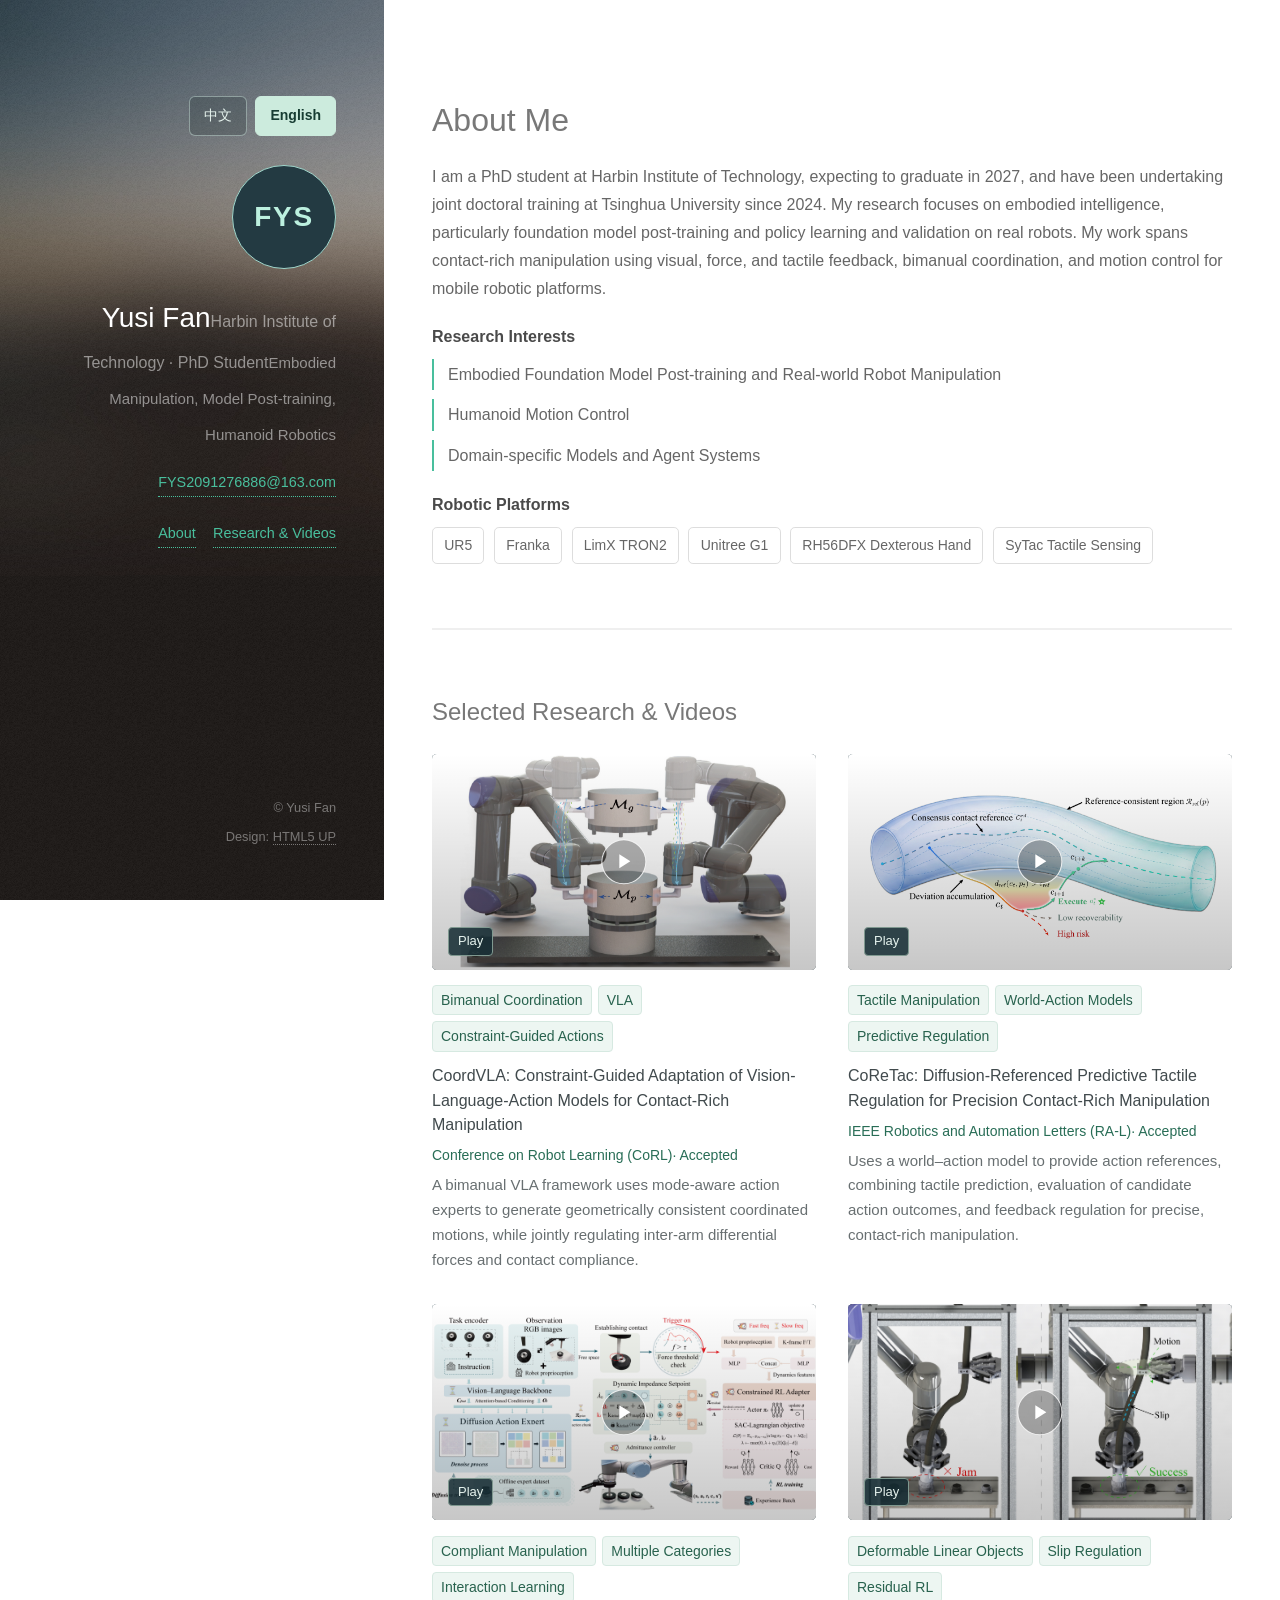
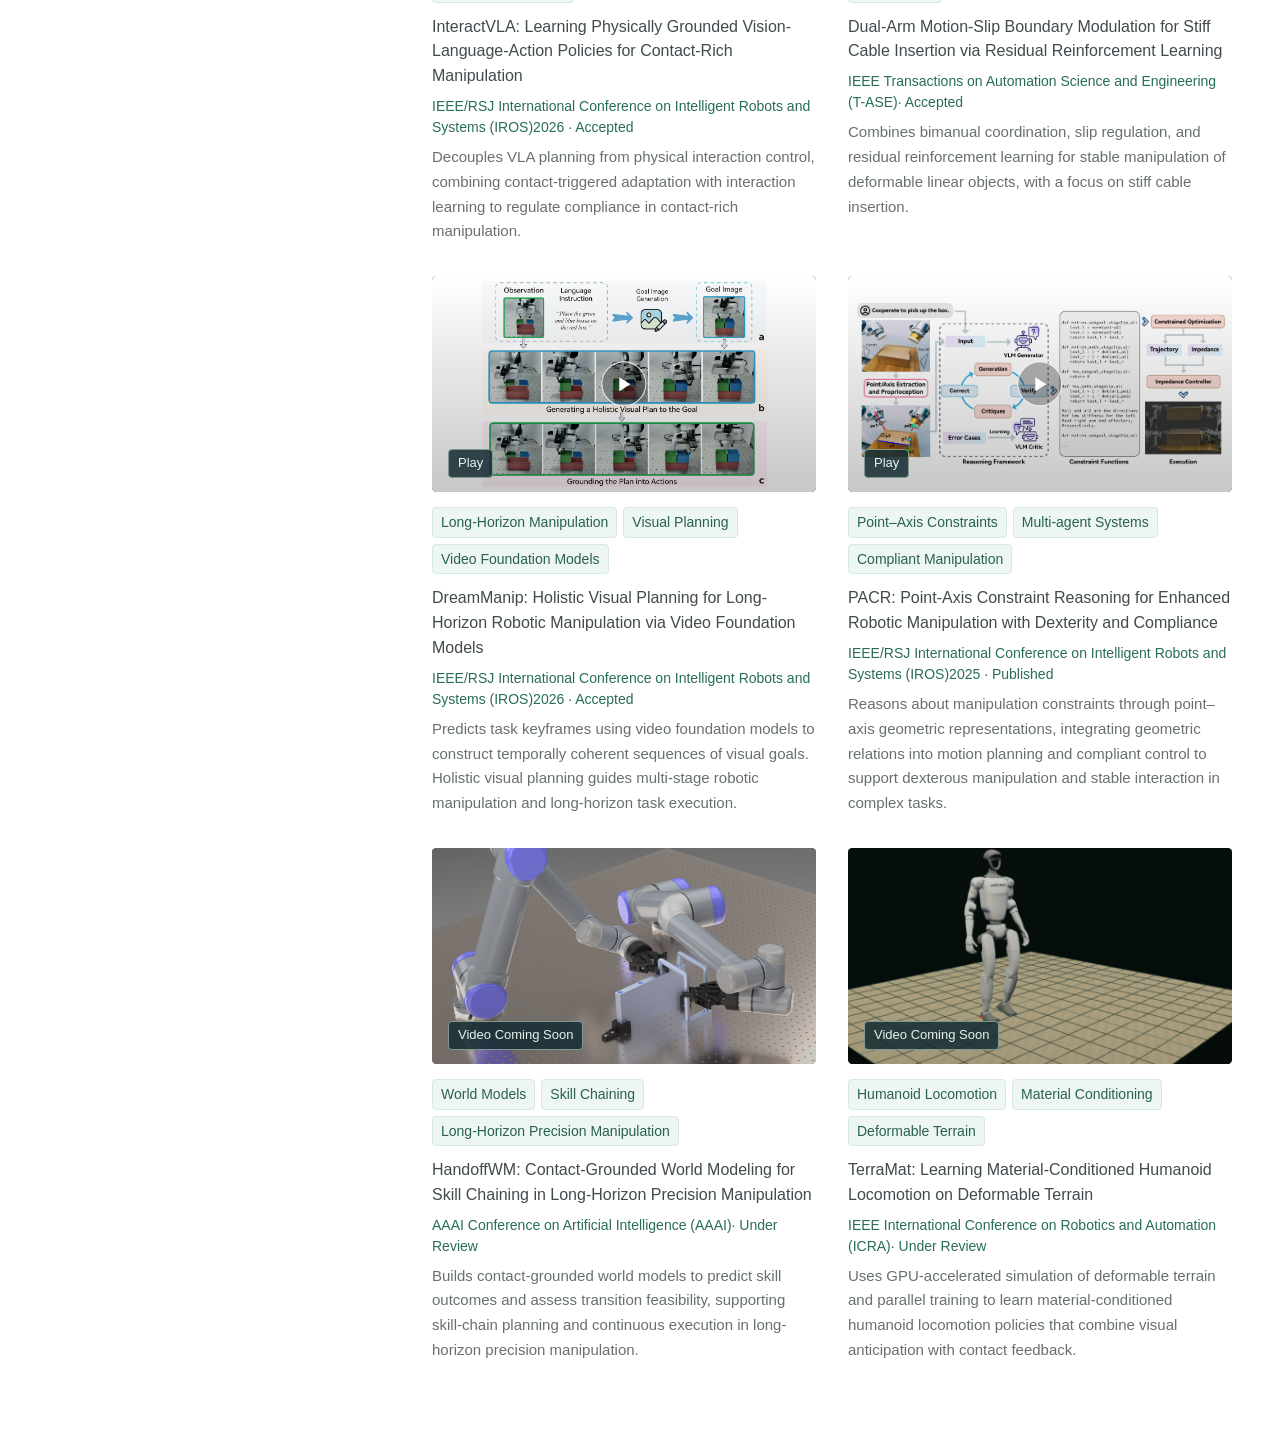
==== index-en.html @ 14a4875d "Update language switch" ====
<!DOCTYPE HTML>
<!--
  Strata by HTML5 UP | html5up.net | @ajlkn
  Free for personal and commercial use under the CCA 3.0 license (html5up.net/license).
  Edit assets/js/site-config.en.js to update the English content. Local file preview is supported.
-->
<html lang="en">
  <head>
    <title>Yusi Fan · Research &amp; Videos</title>
    <meta charset="utf-8" />
    <meta name="viewport" content="width=device-width, initial-scale=1" />
    <meta name="robots" content="noindex, nofollow" />
    <meta name="description" content="Yusi Fan, PhD student at Harbin Institute of Technology. Research in robot learning, physical interaction, and real-world robotics." />
    <link rel="icon" type="image/svg+xml" href="images/favicon.svg" />
    <link rel="stylesheet" href="assets/css/main.css" />
    <link rel="stylesheet" href="assets/css/video-portfolio.css" />
    <link rel="stylesheet" href="assets/css/language-switch.css?v=20260928-bilingual-1" />
    <link rel="alternate" hreflang="zh-CN" href="index.html" />
    <link rel="alternate" hreflang="en" href="index-en.html" />
  </head>
  <body class="is-preload">
    <a class="skip-link" href="#main">Skip to main content</a>
    <header id="header">
      <div class="inner">
        <nav class="language-switch" aria-label="Language">
          <a href="index.html" lang="zh-CN" hreflang="zh-CN">中文</a>
          <a href="index-en.html" lang="en" hreflang="en" aria-current="page">English</a>
        </nav>
        <span class="image avatar" id="avatar-wrap" hidden><img id="profile-avatar" alt="Portrait of Yusi Fan" /></span>
        <span id="profile-monogram" class="profile-monogram" aria-hidden="true">FYS</span>
        <h1><strong id="profile-name">Yusi Fan</strong><br /><span id="profile-affiliation">Harbin Institute of Technology · PhD Student</span><br /><span id="profile-tagline">Robot Learning and Control</span></h1>
        <a id="profile-email" class="profile-email" href="mailto:FYS2091276886@163.com">FYS2091276886@163.com</a>
        <nav class="profile-nav" aria-label="Page navigation"><a href="#one">About</a><a href="#two">Research &amp; Videos</a><a id="publication-nav" href="#three" hidden>Other Publications</a></nav>
      </div>
    </header>
    <main id="main" tabindex="-1">
      <section id="one" aria-labelledby="intro-title">
        <header class="major"><h2 id="intro-title">About Me</h2></header>
        <p id="profile-intro"></p>
        <div id="research-block" class="profile-section" hidden><h3>Research Interests</h3><ul id="research-list" class="research-list"></ul></div>
        <div id="platform-block" class="profile-section" hidden><h3>Robotic Platforms</h3><ul id="platform-list" class="platform-list" aria-label="Robotic Platforms"></ul></div>
      </section>
      <section id="two" aria-labelledby="works-title">
        <h2 id="works-title">Selected Research &amp; Videos</h2>
        <p id="works-intro"></p>
        <p id="config-error" role="alert">The research content could not be loaded. Please refresh the page and try again.</p>
        <div id="work-grid" class="row"></div>
      </section>
      <section id="three" aria-labelledby="publication-title" hidden><h2 id="publication-title">Other Publications</h2><ul id="publication-list" class="publication-list"></ul></section>
      <noscript><p>Please enable JavaScript to view the research projects and videos.</p></noscript>
    </main>
    <footer id="footer"><div class="inner"><ul class="copyright"><li>&copy; <span id="copyright-name">Yusi Fan</span></li><li>Design: <a href="https://html5up.net" target="_blank" rel="noopener noreferrer">HTML5 UP</a></li></ul></div></footer>
    <dialog id="video-dialog" class="video-dialog" aria-labelledby="video-title">
      <div class="video-topbar"><h2 id="video-title">Research Video</h2><button type="button" id="video-close" aria-label="Close video">Close <span aria-hidden="true">×</span></button></div>
      <div class="video-stage">
        <video id="portfolio-video" controls playsinline preload="none" aria-label="Research video">Your browser does not support video playback.</video>
        <div id="video-empty" class="video-empty" hidden><strong>Video Coming Soon</strong><p>See the paper details and research summary below.</p></div>
      </div>
      <div class="video-info">
        <p id="video-paper" class="video-paper"></p><p id="video-meta" class="video-meta"></p><p id="video-description"></p>
        <p id="video-status" role="status" hidden></p>
        <div id="video-actions" class="video-actions"><button type="button" id="video-fullscreen">Fullscreen</button><a id="video-direct" target="_blank" rel="noopener">Open Video ↗</a></div>
      </div>
    </dialog>
    <script src="assets/js/jquery.min.js"></script>
    <script src="assets/js/browser.min.js"></script>
    <script src="assets/js/breakpoints.min.js"></script>
    <script src="assets/js/util.js"></script>
    <script src="assets/js/main.js"></script>
    <script src="assets/js/site-config.en.js?v=20260928-bilingual-1"></script>
    <script src="assets/js/video-portfolio.js?v=20260928-bilingual-1"></script>
  </body>
</html>
---- assets/css/main.css ----
@import url("fontawesome-all.min.css");
/* System fonts are used for local/offline preview. */

/*
	Strata by HTML5 UP
	html5up.net | @ajlkn
	Free for personal and commercial use under the CCA 3.0 license (html5up.net/license)
*/

html, body, div, span, applet, object,
iframe, h1, h2, h3, h4, h5, h6, p, blockquote,
pre, a, abbr, acronym, address, big, cite,
code, del, dfn, em, img, ins, kbd, q, s, samp,
small, strike, strong, sub, sup, tt, var, b,
u, i, center, dl, dt, dd, ol, ul, li, fieldset,
form, label, legend, table, caption, tbody,
tfoot, thead, tr, th, td, article, aside,
canvas, details, embed, figure, figcaption,
footer, header, hgroup, menu, nav, output, ruby,
section, summary, time, mark, audio, video {
	margin: 0;
	padding: 0;
	border: 0;
	font-size: 100%;
	font: inherit;
	vertical-align: baseline;}

article, aside, details, figcaption, figure,
footer, header, hgroup, menu, nav, section {
	display: block;}

body {
	line-height: 1;
}

ol, ul {
	list-style: none;
}

blockquote, q {
	quotes: none;
}

	blockquote:before, blockquote:after, q:before, q:after {
		content: '';
		content: none;
	}

table {
	border-collapse: collapse;
	border-spacing: 0;
}

body {
	-webkit-text-size-adjust: none;
}

mark {
	background-color: transparent;
	color: inherit;
}

input::-moz-focus-inner {
	border: 0;
	padding: 0;
}

input, select, textarea {
	-moz-appearance: none;
	-webkit-appearance: none;
	-ms-appearance: none;
	appearance: none;
}

/* Basic */

	html {
		box-sizing: border-box;
	}

	*, *:before, *:after {
		box-sizing: inherit;
	}

	body {
		background: #fff;
	}

		body.is-preload *, body.is-preload *:before, body.is-preload *:after {
			-moz-animation: none !important;
			-webkit-animation: none !important;
			-ms-animation: none !important;
			animation: none !important;
			-moz-transition: none !important;
			-webkit-transition: none !important;
			-ms-transition: none !important;
			transition: none !important;
		}

	body, input, select, textarea {
		color: #a2a2a2;
		font-family: "Source Sans Pro", Helvetica, sans-serif;
		font-size: 16pt;
		font-weight: 400;
		line-height: 1.75em;
	}

	a {
		-moz-transition: color 0.2s ease-in-out, border-color 0.2s ease-in-out;
		-webkit-transition: color 0.2s ease-in-out, border-color 0.2s ease-in-out;
		-ms-transition: color 0.2s ease-in-out, border-color 0.2s ease-in-out;
		transition: color 0.2s ease-in-out, border-color 0.2s ease-in-out;
		border-bottom: dotted 1px;
		color: #49bf9d;
		text-decoration: none;
	}

		a:hover {
			border-bottom-color: transparent;
			color: #49bf9d !important;
			text-decoration: none;
		}

	strong, b {
		color: #787878;
		font-weight: 400;
	}

	em, i {
		font-style: italic;
	}

	p {
		margin: 0 0 2em 0;
	}

	h1, h2, h3, h4, h5, h6 {
		color: #787878;
		font-weight: 400;
		line-height: 1em;
		margin: 0 0 1em 0;
	}

		h1 a, h2 a, h3 a, h4 a, h5 a, h6 a {
			color: inherit;
			text-decoration: none;
		}

	h1 {
		font-size: 2em;
		line-height: 1.5em;
	}

	h2 {
		font-size: 1.5em;
		line-height: 1.5em;
	}

	h3 {
		font-size: 1.25em;
		line-height: 1.5em;
	}

	h4 {
		font-size: 1.1em;
		line-height: 1.5em;
	}

	h5 {
		font-size: 0.9em;
		line-height: 1.5em;
	}

	h6 {
		font-size: 0.7em;
		line-height: 1.5em;
	}

	sub {
		font-size: 0.8em;
		position: relative;
		top: 0.5em;
	}

	sup {
		font-size: 0.8em;
		position: relative;
		top: -0.5em;
	}

	hr {
		border: 0;
		border-bottom: solid 2px #efefef;
		margin: 2em 0;
	}

		hr.major {
			margin: 3em 0;
		}

	blockquote {
		border-left: solid 6px #efefef;
		font-style: italic;
		margin: 0 0 2em 0;
		padding: 0.5em 0 0.5em 1.5em;
	}

	code {
		background: #f7f7f7;
		border-radius: 0.35em;
		border: solid 2px #efefef;
		font-family: "Courier New", monospace;
		font-size: 0.9em;
		margin: 0 0.25em;
		padding: 0.25em 0.65em;
	}

	pre {
		-webkit-overflow-scrolling: touch;
		font-family: "Courier New", monospace;
		font-size: 0.9em;
		margin: 0 0 2em 0;
	}

		pre code {
			display: block;
			line-height: 1.75em;
			padding: 1em 1.5em;
			overflow-x: auto;
		}

	.align-left {
		text-align: left;
	}

	.align-center {
		text-align: center;
	}

	.align-right {
		text-align: right;
	}

/* Container */

	.container {
		margin: 0 auto;
		max-width: calc(100% - 4em);
		width: 100%;
	}

		.container.xsmall {
			width: 25%;
		}

		.container.small {
			width: 50%;
		}

		.container.medium {
			width: 75%;
		}

		.container.large {
			width: 125%;
		}

		.container.xlarge {
			width: 150%;
		}

		.container.max {
			width: 100%;
		}

		@media screen and (max-width: 980px) {

			.container {
				width: 100% !important;
				max-width: 100% !important;
			}

		}

		@media screen and (max-width: 480px) {

			.container {
				max-width: calc(100% - 3em);
			}

		}

/* Row */

	.row {
		display: flex;
		flex-wrap: wrap;
		box-sizing: border-box;
		align-items: stretch;
	}

		.row > * {
			box-sizing: border-box;
		}

		.row.gtr-uniform > * > :last-child {
			margin-bottom: 0;
		}

		.row.aln-left {
			justify-content: flex-start;
		}

		.row.aln-center {
			justify-content: center;
		}

		.row.aln-right {
			justify-content: flex-end;
		}

		.row.aln-top {
			align-items: flex-start;
		}

		.row.aln-middle {
			align-items: center;
		}

		.row.aln-bottom {
			align-items: flex-end;
		}

		.row > .imp {
			order: -1;
		}

		.row > .col-1 {
			width: 8.33333%;
		}

		.row > .off-1 {
			margin-left: 8.33333%;
		}

		.row > .col-2 {
			width: 16.66667%;
		}

		.row > .off-2 {
			margin-left: 16.66667%;
		}

		.row > .col-3 {
			width: 25%;
		}

		.row > .off-3 {
			margin-left: 25%;
		}

		.row > .col-4 {
			width: 33.33333%;
		}

		.row > .off-4 {
			margin-left: 33.33333%;
		}

		.row > .col-5 {
			width: 41.66667%;
		}

		.row > .off-5 {
			margin-left: 41.66667%;
		}

		.row > .col-6 {
			width: 50%;
		}

		.row > .off-6 {
			margin-left: 50%;
		}

		.row > .col-7 {
			width: 58.33333%;
		}

		.row > .off-7 {
			margin-left: 58.33333%;
		}

		.row > .col-8 {
			width: 66.66667%;
		}

		.row > .off-8 {
			margin-left: 66.66667%;
		}

		.row > .col-9 {
			width: 75%;
		}

		.row > .off-9 {
			margin-left: 75%;
		}

		.row > .col-10 {
			width: 83.33333%;
		}

		.row > .off-10 {
			margin-left: 83.33333%;
		}

		.row > .col-11 {
			width: 91.66667%;
		}

		.row > .off-11 {
			margin-left: 91.66667%;
		}

		.row > .col-12 {
			width: 100%;
		}

		.row > .off-12 {
			margin-left: 100%;
		}

		.row.gtr-0 {
			margin-top: 0;
			margin-left: 0em;
		}

			.row.gtr-0 > * {
				padding: 0 0 0 0em;
			}

			.row.gtr-0.gtr-uniform {
				margin-top: 0em;
			}

				.row.gtr-0.gtr-uniform > * {
					padding-top: 0em;
				}

		.row.gtr-25 {
			margin-top: 0;
			margin-left: -0.625em;
		}

			.row.gtr-25 > * {
				padding: 0 0 0 0.625em;
			}

			.row.gtr-25.gtr-uniform {
				margin-top: -0.625em;
			}

				.row.gtr-25.gtr-uniform > * {
					padding-top: 0.625em;
				}

		.row.gtr-50 {
			margin-top: 0;
			margin-left: -1.25em;
		}

			.row.gtr-50 > * {
				padding: 0 0 0 1.25em;
			}

			.row.gtr-50.gtr-uniform {
				margin-top: -1.25em;
			}

				.row.gtr-50.gtr-uniform > * {
					padding-top: 1.25em;
				}

		.row {
			margin-top: 0;
			margin-left: -2.5em;
		}

			.row > * {
				padding: 0 0 0 2.5em;
			}

			.row.gtr-uniform {
				margin-top: -2.5em;
			}

				.row.gtr-uniform > * {
					padding-top: 2.5em;
				}

		.row.gtr-150 {
			margin-top: 0;
			margin-left: -3.75em;
		}

			.row.gtr-150 > * {
				padding: 0 0 0 3.75em;
			}

			.row.gtr-150.gtr-uniform {
				margin-top: -3.75em;
			}

				.row.gtr-150.gtr-uniform > * {
					padding-top: 3.75em;
				}

		.row.gtr-200 {
			margin-top: 0;
			margin-left: -5em;
		}

			.row.gtr-200 > * {
				padding: 0 0 0 5em;
			}

			.row.gtr-200.gtr-uniform {
				margin-top: -5em;
			}

				.row.gtr-200.gtr-uniform > * {
					padding-top: 5em;
				}

		@media screen and (max-width: 1800px) {

			.row {
				display: flex;
				flex-wrap: wrap;
				box-sizing: border-box;
				align-items: stretch;
			}

				.row > * {
					box-sizing: border-box;
				}

				.row.gtr-uniform > * > :last-child {
					margin-bottom: 0;
				}

				.row.aln-left {
					justify-content: flex-start;
				}

				.row.aln-center {
					justify-content: center;
				}

				.row.aln-right {
					justify-content: flex-end;
				}

				.row.aln-top {
					align-items: flex-start;
				}

				.row.aln-middle {
					align-items: center;
				}

				.row.aln-bottom {
					align-items: flex-end;
				}

				.row > .imp-xlarge {
					order: -1;
				}

				.row > .col-1-xlarge {
					width: 8.33333%;
				}

				.row > .off-1-xlarge {
					margin-left: 8.33333%;
				}

				.row > .col-2-xlarge {
					width: 16.66667%;
				}

				.row > .off-2-xlarge {
					margin-left: 16.66667%;
				}

				.row > .col-3-xlarge {
					width: 25%;
				}

				.row > .off-3-xlarge {
					margin-left: 25%;
				}

				.row > .col-4-xlarge {
					width: 33.33333%;
				}

				.row > .off-4-xlarge {
					margin-left: 33.33333%;
				}

				.row > .col-5-xlarge {
					width: 41.66667%;
				}

				.row > .off-5-xlarge {
					margin-left: 41.66667%;
				}

				.row > .col-6-xlarge {
					width: 50%;
				}

				.row > .off-6-xlarge {
					margin-left: 50%;
				}

				.row > .col-7-xlarge {
					width: 58.33333%;
				}

				.row > .off-7-xlarge {
					margin-left: 58.33333%;
				}

				.row > .col-8-xlarge {
					width: 66.66667%;
				}

				.row > .off-8-xlarge {
					margin-left: 66.66667%;
				}

				.row > .col-9-xlarge {
					width: 75%;
				}

				.row > .off-9-xlarge {
					margin-left: 75%;
				}

				.row > .col-10-xlarge {
					width: 83.33333%;
				}

				.row > .off-10-xlarge {
					margin-left: 83.33333%;
				}

				.row > .col-11-xlarge {
					width: 91.66667%;
				}

				.row > .off-11-xlarge {
					margin-left: 91.66667%;
				}

				.row > .col-12-xlarge {
					width: 100%;
				}

				.row > .off-12-xlarge {
					margin-left: 100%;
				}

				.row.gtr-0 {
					margin-top: 0;
					margin-left: 0em;
				}

					.row.gtr-0 > * {
						padding: 0 0 0 0em;
					}

					.row.gtr-0.gtr-uniform {
						margin-top: 0em;
					}

						.row.gtr-0.gtr-uniform > * {
							padding-top: 0em;
						}

				.row.gtr-25 {
					margin-top: 0;
					margin-left: -0.625em;
				}

					.row.gtr-25 > * {
						padding: 0 0 0 0.625em;
					}

					.row.gtr-25.gtr-uniform {
						margin-top: -0.625em;
					}

						.row.gtr-25.gtr-uniform > * {
							padding-top: 0.625em;
						}

				.row.gtr-50 {
					margin-top: 0;
					margin-left: -1.25em;
				}

					.row.gtr-50 > * {
						padding: 0 0 0 1.25em;
					}

					.row.gtr-50.gtr-uniform {
						margin-top: -1.25em;
					}

						.row.gtr-50.gtr-uniform > * {
							padding-top: 1.25em;
						}

				.row {
					margin-top: 0;
					margin-left: -2.5em;
				}

					.row > * {
						padding: 0 0 0 2.5em;
					}

					.row.gtr-uniform {
						margin-top: -2.5em;
					}

						.row.gtr-uniform > * {
							padding-top: 2.5em;
						}

				.row.gtr-150 {
					margin-top: 0;
					margin-left: -3.75em;
				}

					.row.gtr-150 > * {
						padding: 0 0 0 3.75em;
					}

					.row.gtr-150.gtr-uniform {
						margin-top: -3.75em;
					}

						.row.gtr-150.gtr-uniform > * {
							padding-top: 3.75em;
						}

				.row.gtr-200 {
					margin-top: 0;
					margin-left: -5em;
				}

					.row.gtr-200 > * {
						padding: 0 0 0 5em;
					}

					.row.gtr-200.gtr-uniform {
						margin-top: -5em;
					}

						.row.gtr-200.gtr-uniform > * {
							padding-top: 5em;
						}

		}

		@media screen and (max-width: 1280px) {

			.row {
				display: flex;
				flex-wrap: wrap;
				box-sizing: border-box;
				align-items: stretch;
			}

				.row > * {
					box-sizing: border-box;
				}

				.row.gtr-uniform > * > :last-child {
					margin-bottom: 0;
				}

				.row.aln-left {
					justify-content: flex-start;
				}

				.row.aln-center {
					justify-content: center;
				}

				.row.aln-right {
					justify-content: flex-end;
				}

				.row.aln-top {
					align-items: flex-start;
				}

				.row.aln-middle {
					align-items: center;
				}

				.row.aln-bottom {
					align-items: flex-end;
				}

				.row > .imp-large {
					order: -1;
				}

				.row > .col-1-large {
					width: 8.33333%;
				}

				.row > .off-1-large {
					margin-left: 8.33333%;
				}

				.row > .col-2-large {
					width: 16.66667%;
				}

				.row > .off-2-large {
					margin-left: 16.66667%;
				}

				.row > .col-3-large {
					width: 25%;
				}

				.row > .off-3-large {
					margin-left: 25%;
				}

				.row > .col-4-large {
					width: 33.33333%;
				}

				.row > .off-4-large {
					margin-left: 33.33333%;
				}

				.row > .col-5-large {
					width: 41.66667%;
				}

				.row > .off-5-large {
					margin-left: 41.66667%;
				}

				.row > .col-6-large {
					width: 50%;
				}

				.row > .off-6-large {
					margin-left: 50%;
				}

				.row > .col-7-large {
					width: 58.33333%;
				}

				.row > .off-7-large {
					margin-left: 58.33333%;
				}

				.row > .col-8-large {
					width: 66.66667%;
				}

				.row > .off-8-large {
					margin-left: 66.66667%;
				}

				.row > .col-9-large {
					width: 75%;
				}

				.row > .off-9-large {
					margin-left: 75%;
				}

				.row > .col-10-large {
					width: 83.33333%;
				}

				.row > .off-10-large {
					margin-left: 83.33333%;
				}

				.row > .col-11-large {
					width: 91.66667%;
				}

				.row > .off-11-large {
					margin-left: 91.66667%;
				}

				.row > .col-12-large {
					width: 100%;
				}

				.row > .off-12-large {
					margin-left: 100%;
				}

				.row.gtr-0 {
					margin-top: 0;
					margin-left: 0em;
				}

					.row.gtr-0 > * {
						padding: 0 0 0 0em;
					}

					.row.gtr-0.gtr-uniform {
						margin-top: 0em;
					}

						.row.gtr-0.gtr-uniform > * {
							padding-top: 0em;
						}

				.row.gtr-25 {
					margin-top: 0;
					margin-left: -0.5em;
				}

					.row.gtr-25 > * {
						padding: 0 0 0 0.5em;
					}

					.row.gtr-25.gtr-uniform {
						margin-top: -0.5em;
					}

						.row.gtr-25.gtr-uniform > * {
							padding-top: 0.5em;
						}

				.row.gtr-50 {
					margin-top: 0;
					margin-left: -1em;
				}

					.row.gtr-50 > * {
						padding: 0 0 0 1em;
					}

					.row.gtr-50.gtr-uniform {
						margin-top: -1em;
					}

						.row.gtr-50.gtr-uniform > * {
							padding-top: 1em;
						}

				.row {
					margin-top: 0;
					margin-left: -2em;
				}

					.row > * {
						padding: 0 0 0 2em;
					}

					.row.gtr-uniform {
						margin-top: -2em;
					}

						.row.gtr-uniform > * {
							padding-top: 2em;
						}

				.row.gtr-150 {
					margin-top: 0;
					margin-left: -3em;
				}

					.row.gtr-150 > * {
						padding: 0 0 0 3em;
					}

					.row.gtr-150.gtr-uniform {
						margin-top: -3em;
					}

						.row.gtr-150.gtr-uniform > * {
							padding-top: 3em;
						}

				.row.gtr-200 {
					margin-top: 0;
					margin-left: -4em;
				}

					.row.gtr-200 > * {
						padding: 0 0 0 4em;
					}

					.row.gtr-200.gtr-uniform {
						margin-top: -4em;
					}

						.row.gtr-200.gtr-uniform > * {
							padding-top: 4em;
						}

		}

		@media screen and (max-width: 980px) {

			.row {
				display: flex;
				flex-wrap: wrap;
				box-sizing: border-box;
				align-items: stretch;
			}

				.row > * {
					box-sizing: border-box;
				}

				.row.gtr-uniform > * > :last-child {
					margin-bottom: 0;
				}

				.row.aln-left {
					justify-content: flex-start;
				}

				.row.aln-center {
					justify-content: center;
				}

				.row.aln-right {
					justify-content: flex-end;
				}

				.row.aln-top {
					align-items: flex-start;
				}

				.row.aln-middle {
					align-items: center;
				}

				.row.aln-bottom {
					align-items: flex-end;
				}

				.row > .imp-medium {
					order: -1;
				}

				.row > .col-1-medium {
					width: 8.33333%;
				}

				.row > .off-1-medium {
					margin-left: 8.33333%;
				}

				.row > .col-2-medium {
					width: 16.66667%;
				}

				.row > .off-2-medium {
					margin-left: 16.66667%;
				}

				.row > .col-3-medium {
					width: 25%;
				}

				.row > .off-3-medium {
					margin-left: 25%;
				}

				.row > .col-4-medium {
					width: 33.33333%;
				}

				.row > .off-4-medium {
					margin-left: 33.33333%;
				}

				.row > .col-5-medium {
					width: 41.66667%;
				}

				.row > .off-5-medium {
					margin-left: 41.66667%;
				}

				.row > .col-6-medium {
					width: 50%;
				}

				.row > .off-6-medium {
					margin-left: 50%;
				}

				.row > .col-7-medium {
					width: 58.33333%;
				}

				.row > .off-7-medium {
					margin-left: 58.33333%;
				}

				.row > .col-8-medium {
					width: 66.66667%;
				}

				.row > .off-8-medium {
					margin-left: 66.66667%;
				}

				.row > .col-9-medium {
					width: 75%;
				}

				.row > .off-9-medium {
					margin-left: 75%;
				}

				.row > .col-10-medium {
					width: 83.33333%;
				}

				.row > .off-10-medium {
					margin-left: 83.33333%;
				}

				.row > .col-11-medium {
					width: 91.66667%;
				}

				.row > .off-11-medium {
					margin-left: 91.66667%;
				}

				.row > .col-12-medium {
					width: 100%;
				}

				.row > .off-12-medium {
					margin-left: 100%;
				}

				.row.gtr-0 {
					margin-top: 0;
					margin-left: 0em;
				}

					.row.gtr-0 > * {
						padding: 0 0 0 0em;
					}

					.row.gtr-0.gtr-uniform {
						margin-top: 0em;
					}

						.row.gtr-0.gtr-uniform > * {
							padding-top: 0em;
						}

				.row.gtr-25 {
					margin-top: 0;
					margin-left: -0.5em;
				}

					.row.gtr-25 > * {
						padding: 0 0 0 0.5em;
					}

					.row.gtr-25.gtr-uniform {
						margin-top: -0.5em;
					}

						.row.gtr-25.gtr-uniform > * {
							padding-top: 0.5em;
						}

				.row.gtr-50 {
					margin-top: 0;
					margin-left: -1em;
				}

					.row.gtr-50 > * {
						padding: 0 0 0 1em;
					}

					.row.gtr-50.gtr-uniform {
						margin-top: -1em;
					}

						.row.gtr-50.gtr-uniform > * {
							padding-top: 1em;
						}

				.row {
					margin-top: 0;
					margin-left: -2em;
				}

					.row > * {
						padding: 0 0 0 2em;
					}

					.row.gtr-uniform {
						margin-top: -2em;
					}

						.row.gtr-uniform > * {
							padding-top: 2em;
						}

				.row.gtr-150 {
					margin-top: 0;
					margin-left: -3em;
				}

					.row.gtr-150 > * {
						padding: 0 0 0 3em;
					}

					.row.gtr-150.gtr-uniform {
						margin-top: -3em;
					}

						.row.gtr-150.gtr-uniform > * {
							padding-top: 3em;
						}

				.row.gtr-200 {
					margin-top: 0;
					margin-left: -4em;
				}

					.row.gtr-200 > * {
						padding: 0 0 0 4em;
					}

					.row.gtr-200.gtr-uniform {
						margin-top: -4em;
					}

						.row.gtr-200.gtr-uniform > * {
							padding-top: 4em;
						}

		}

		@media screen and (max-width: 736px) {

			.row {
				display: flex;
				flex-wrap: wrap;
				box-sizing: border-box;
				align-items: stretch;
			}

				.row > * {
					box-sizing: border-box;
				}

				.row.gtr-uniform > * > :last-child {
					margin-bottom: 0;
				}

				.row.aln-left {
					justify-content: flex-start;
				}

				.row.aln-center {
					justify-content: center;
				}

				.row.aln-right {
					justify-content: flex-end;
				}

				.row.aln-top {
					align-items: flex-start;
				}

				.row.aln-middle {
					align-items: center;
				}

				.row.aln-bottom {
					align-items: flex-end;
				}

				.row > .imp-small {
					order: -1;
				}

				.row > .col-1-small {
					width: 8.33333%;
				}

				.row > .off-1-small {
					margin-left: 8.33333%;
				}

				.row > .col-2-small {
					width: 16.66667%;
				}

				.row > .off-2-small {
					margin-left: 16.66667%;
				}

				.row > .col-3-small {
					width: 25%;
				}

				.row > .off-3-small {
					margin-left: 25%;
				}

				.row > .col-4-small {
					width: 33.33333%;
				}

				.row > .off-4-small {
					margin-left: 33.33333%;
				}

				.row > .col-5-small {
					width: 41.66667%;
				}

				.row > .off-5-small {
					margin-left: 41.66667%;
				}

				.row > .col-6-small {
					width: 50%;
				}

				.row > .off-6-small {
					margin-left: 50%;
				}

				.row > .col-7-small {
					width: 58.33333%;
				}

				.row > .off-7-small {
					margin-left: 58.33333%;
				}

				.row > .col-8-small {
					width: 66.66667%;
				}

				.row > .off-8-small {
					margin-left: 66.66667%;
				}

				.row > .col-9-small {
					width: 75%;
				}

				.row > .off-9-small {
					margin-left: 75%;
				}

				.row > .col-10-small {
					width: 83.33333%;
				}

				.row > .off-10-small {
					margin-left: 83.33333%;
				}

				.row > .col-11-small {
					width: 91.66667%;
				}

				.row > .off-11-small {
					margin-left: 91.66667%;
				}

				.row > .col-12-small {
					width: 100%;
				}

				.row > .off-12-small {
					margin-left: 100%;
				}

				.row.gtr-0 {
					margin-top: 0;
					margin-left: 0em;
				}

					.row.gtr-0 > * {
						padding: 0 0 0 0em;
					}

					.row.gtr-0.gtr-uniform {
						margin-top: 0em;
					}

						.row.gtr-0.gtr-uniform > * {
							padding-top: 0em;
						}

				.row.gtr-25 {
					margin-top: 0;
					margin-left: -0.375em;
				}

					.row.gtr-25 > * {
						padding: 0 0 0 0.375em;
					}

					.row.gtr-25.gtr-uniform {
						margin-top: -0.375em;
					}

						.row.gtr-25.gtr-uniform > * {
							padding-top: 0.375em;
						}

				.row.gtr-50 {
					margin-top: 0;
					margin-left: -0.75em;
				}

					.row.gtr-50 > * {
						padding: 0 0 0 0.75em;
					}

					.row.gtr-50.gtr-uniform {
						margin-top: -0.75em;
					}

						.row.gtr-50.gtr-uniform > * {
							padding-top: 0.75em;
						}

				.row {
					margin-top: 0;
					margin-left: -1.5em;
				}

					.row > * {
						padding: 0 0 0 1.5em;
					}

					.row.gtr-uniform {
						margin-top: -1.5em;
					}

						.row.gtr-uniform > * {
							padding-top: 1.5em;
						}

				.row.gtr-150 {
					margin-top: 0;
					margin-left: -2.25em;
				}

					.row.gtr-150 > * {
						padding: 0 0 0 2.25em;
					}

					.row.gtr-150.gtr-uniform {
						margin-top: -2.25em;
					}

						.row.gtr-150.gtr-uniform > * {
							padding-top: 2.25em;
						}

				.row.gtr-200 {
					margin-top: 0;
					margin-left: -3em;
				}

					.row.gtr-200 > * {
						padding: 0 0 0 3em;
					}

					.row.gtr-200.gtr-uniform {
						margin-top: -3em;
					}

						.row.gtr-200.gtr-uniform > * {
							padding-top: 3em;
						}

		}

		@media screen and (max-width: 480px) {

			.row {
				display: flex;
				flex-wrap: wrap;
				box-sizing: border-box;
				align-items: stretch;
			}

				.row > * {
					box-sizing: border-box;
				}

				.row.gtr-uniform > * > :last-child {
					margin-bottom: 0;
				}

				.row.aln-left {
					justify-content: flex-start;
				}

				.row.aln-center {
					justify-content: center;
				}

				.row.aln-right {
					justify-content: flex-end;
				}

				.row.aln-top {
					align-items: flex-start;
				}

				.row.aln-middle {
					align-items: center;
				}

				.row.aln-bottom {
					align-items: flex-end;
				}

				.row > .imp-xsmall {
					order: -1;
				}

				.row > .col-1-xsmall {
					width: 8.33333%;
				}

				.row > .off-1-xsmall {
					margin-left: 8.33333%;
				}

				.row > .col-2-xsmall {
					width: 16.66667%;
				}

				.row > .off-2-xsmall {
					margin-left: 16.66667%;
				}

				.row > .col-3-xsmall {
					width: 25%;
				}

				.row > .off-3-xsmall {
					margin-left: 25%;
				}

				.row > .col-4-xsmall {
					width: 33.33333%;
				}

				.row > .off-4-xsmall {
					margin-left: 33.33333%;
				}

				.row > .col-5-xsmall {
					width: 41.66667%;
				}

				.row > .off-5-xsmall {
					margin-left: 41.66667%;
				}

				.row > .col-6-xsmall {
					width: 50%;
				}

				.row > .off-6-xsmall {
					margin-left: 50%;
				}

				.row > .col-7-xsmall {
					width: 58.33333%;
				}

				.row > .off-7-xsmall {
					margin-left: 58.33333%;
				}

				.row > .col-8-xsmall {
					width: 66.66667%;
				}

				.row > .off-8-xsmall {
					margin-left: 66.66667%;
				}

				.row > .col-9-xsmall {
					width: 75%;
				}

				.row > .off-9-xsmall {
					margin-left: 75%;
				}

				.row > .col-10-xsmall {
					width: 83.33333%;
				}

				.row > .off-10-xsmall {
					margin-left: 83.33333%;
				}

				.row > .col-11-xsmall {
					width: 91.66667%;
				}

				.row > .off-11-xsmall {
					margin-left: 91.66667%;
				}

				.row > .col-12-xsmall {
					width: 100%;
				}

				.row > .off-12-xsmall {
					margin-left: 100%;
				}

				.row.gtr-0 {
					margin-top: 0;
					margin-left: 0em;
				}

					.row.gtr-0 > * {
						padding: 0 0 0 0em;
					}

					.row.gtr-0.gtr-uniform {
						margin-top: 0em;
					}

						.row.gtr-0.gtr-uniform > * {
							padding-top: 0em;
						}

				.row.gtr-25 {
					margin-top: 0;
					margin-left: -0.375em;
				}

					.row.gtr-25 > * {
						padding: 0 0 0 0.375em;
					}

					.row.gtr-25.gtr-uniform {
						margin-top: -0.375em;
					}

						.row.gtr-25.gtr-uniform > * {
							padding-top: 0.375em;
						}

				.row.gtr-50 {
					margin-top: 0;
					margin-left: -0.75em;
				}

					.row.gtr-50 > * {
						padding: 0 0 0 0.75em;
					}

					.row.gtr-50.gtr-uniform {
						margin-top: -0.75em;
					}

						.row.gtr-50.gtr-uniform > * {
							padding-top: 0.75em;
						}

				.row {
					margin-top: 0;
					margin-left: -1.5em;
				}

					.row > * {
						padding: 0 0 0 1.5em;
					}

					.row.gtr-uniform {
						margin-top: -1.5em;
					}

						.row.gtr-uniform > * {
							padding-top: 1.5em;
						}

				.row.gtr-150 {
					margin-top: 0;
					margin-left: -2.25em;
				}

					.row.gtr-150 > * {
						padding: 0 0 0 2.25em;
					}

					.row.gtr-150.gtr-uniform {
						margin-top: -2.25em;
					}

						.row.gtr-150.gtr-uniform > * {
							padding-top: 2.25em;
						}

				.row.gtr-200 {
					margin-top: 0;
					margin-left: -3em;
				}

					.row.gtr-200 > * {
						padding: 0 0 0 3em;
					}

					.row.gtr-200.gtr-uniform {
						margin-top: -3em;
					}

						.row.gtr-200.gtr-uniform > * {
							padding-top: 3em;
						}

		}

/* Section/Article */

	section.special, article.special {
		text-align: center;
	}

	header p {
		color: #b2b2b2;
		position: relative;
		margin: 0 0 1.5em 0;
	}

	header h2 + p {
		font-size: 1.25em;
		margin-top: -1em;
		line-height: 1.5em;
	}

	header h3 + p {
		font-size: 1.1em;
		margin-top: -0.8em;
		line-height: 1.5em;
	}

	header h4 + p,
	header h5 + p,
	header h6 + p {
		font-size: 0.9em;
		margin-top: -0.6em;
		line-height: 1.5em;
	}

	header.major h2 {
		font-size: 2em;
	}

/* Form */

	form {
		margin: 0 0 2em 0;
	}

	label {
		color: #787878;
		display: block;
		font-size: 0.9em;
		font-weight: 400;
		margin: 0 0 1em 0;
	}

	input[type="text"],
	input[type="password"],
	input[type="email"],
	select,
	textarea {
		-moz-appearance: none;
		-webkit-appearance: none;
		-ms-appearance: none;
		appearance: none;
		background: #f7f7f7;
		border-radius: 0.35em;
		border: solid 2px transparent;
		color: inherit;
		display: block;
		outline: 0;
		padding: 0 0.75em;
		text-decoration: none;
		width: 100%;
	}

		input[type="text"]:invalid,
		input[type="password"]:invalid,
		input[type="email"]:invalid,
		select:invalid,
		textarea:invalid {
			box-shadow: none;
		}

		input[type="text"]:focus,
		input[type="password"]:focus,
		input[type="email"]:focus,
		select:focus,
		textarea:focus {
			border-color: #49bf9d;
		}

	select {
		background-image: url("data:image/svg+xml;charset=utf8,%3Csvg xmlns='http://www.w3.org/2000/svg' width='40' height='40' preserveAspectRatio='none' viewBox='0 0 40 40'%3E%3Cpath d='M9.4,12.3l10.4,10.4l10.4-10.4c0.2-0.2,0.5-0.4,0.9-0.4c0.3,0,0.6,0.1,0.9,0.4l3.3,3.3c0.2,0.2,0.4,0.5,0.4,0.9 c0,0.4-0.1,0.6-0.4,0.9L20.7,31.9c-0.2,0.2-0.5,0.4-0.9,0.4c-0.3,0-0.6-0.1-0.9-0.4L4.3,17.3c-0.2-0.2-0.4-0.5-0.4-0.9 c0-0.4,0.1-0.6,0.4-0.9l3.3-3.3c0.2-0.2,0.5-0.4,0.9-0.4S9.1,12.1,9.4,12.3z' fill='%23dfdfdf' /%3E%3C/svg%3E");
		background-size: 1.25rem;
		background-repeat: no-repeat;
		background-position: calc(100% - 1rem) center;
		height: 2.75em;
		padding-right: 2.75em;
		text-overflow: ellipsis;
	}

		select option {
			color: #787878;
			background: #fff;
		}

		select:focus::-ms-value {
			background-color: transparent;
		}

		select::-ms-expand {
			display: none;
		}

	input[type="text"],
	input[type="password"],
	input[type="email"],
	select {
		height: 2.75em;
	}

	textarea {
		padding: 0.75em;
	}

	input[type="checkbox"],
	input[type="radio"] {
		-moz-appearance: none;
		-webkit-appearance: none;
		-ms-appearance: none;
		appearance: none;
		display: block;
		float: left;
		margin-right: -2em;
		opacity: 0;
		width: 1em;
		z-index: -1;
	}

		input[type="checkbox"] + label,
		input[type="radio"] + label {
			text-decoration: none;
			color: #a2a2a2;
			cursor: pointer;
			display: inline-block;
			font-size: 1em;
			font-weight: 400;
			padding-left: 2.4em;
			padding-right: 0.75em;
			position: relative;
		}

			input[type="checkbox"] + label:before,
			input[type="radio"] + label:before {
				-moz-osx-font-smoothing: grayscale;
				-webkit-font-smoothing: antialiased;
				display: inline-block;
				font-style: normal;
				font-variant: normal;
				text-rendering: auto;
				line-height: 1;
				text-transform: none !important;
				font-family: 'Font Awesome 5 Free';
				font-weight: 900;
			}

			input[type="checkbox"] + label:before,
			input[type="radio"] + label:before {
				background: #f7f7f7;
				border-radius: 0.35em;
				border: solid 2px transparent;
				content: '';
				display: inline-block;
				font-size: 0.8em;
				height: 2.0625em;
				left: 0;
				line-height: 1.85625em;
				position: absolute;
				text-align: center;
				top: 0;
				width: 2.0625em;
			}

		input[type="checkbox"]:checked + label:before,
		input[type="radio"]:checked + label:before {
			background: #787878;
			border-color: #787878;
			color: #fff;
			content: '\f00c';
		}

		input[type="checkbox"]:focus + label:before,
		input[type="radio"]:focus + label:before {
			border-color: #49bf9d;
		}

	input[type="checkbox"] + label:before {
		border-radius: 0.35em;
	}

	input[type="radio"] + label:before {
		border-radius: 100%;
	}

	::-webkit-input-placeholder {
		color: #b2b2b2 !important;
		opacity: 1.0;
	}

	:-moz-placeholder {
		color: #b2b2b2 !important;
		opacity: 1.0;
	}

	::-moz-placeholder {
		color: #b2b2b2 !important;
		opacity: 1.0;
	}

	:-ms-input-placeholder {
		color: #b2b2b2 !important;
		opacity: 1.0;
	}

/* Box */

	.box {
		border-radius: 0.35em;
		border: solid 2px #efefef;
		margin-bottom: 2em;
		padding: 1.5em;
	}

		.box > :last-child,
		.box > :last-child > :last-child,
		.box > :last-child > :last-child > :last-child {
			margin-bottom: 0;
		}

		.box.alt {
			border: 0;
			border-radius: 0;
			padding: 0;
		}

/* Icon */

	.icon {
		text-decoration: none;
		border-bottom: none;
		position: relative;
	}

		.icon:before {
			-moz-osx-font-smoothing: grayscale;
			-webkit-font-smoothing: antialiased;
			display: inline-block;
			font-style: normal;
			font-variant: normal;
			text-rendering: auto;
			line-height: 1;
			text-transform: none !important;
			font-family: 'Font Awesome 5 Free';
			font-weight: 400;
		}

		.icon > .label {
			display: none;
		}

		.icon:before {
			line-height: inherit;
		}

		.icon.solid:before {
			font-weight: 900;
		}

		.icon.brands:before {
			font-family: 'Font Awesome 5 Brands';
		}

/* Image */

	.image {
		border-radius: 0.35em;
		border: 0;
		display: inline-block;
		position: relative;
	}

		.image:before {
			-moz-transition: opacity 0.2s ease-in-out;
			-webkit-transition: opacity 0.2s ease-in-out;
			-ms-transition: opacity 0.2s ease-in-out;
			transition: opacity 0.2s ease-in-out;
			background: url("images/overlay.png");
			border-radius: 0.35em;
			content: '';
			display: block;
			height: 100%;
			left: 0;
			opacity: 0.5;
			position: absolute;
			top: 0;
			width: 100%;
		}

		.image.thumb {
			text-align: center;
		}

			.image.thumb:after {
				-moz-transition: opacity 0.2s ease-in-out;
				-webkit-transition: opacity 0.2s ease-in-out;
				-ms-transition: opacity 0.2s ease-in-out;
				transition: opacity 0.2s ease-in-out;
				border-radius: 0.35em;
				border: solid 3px rgba(255, 255, 255, 0.5);
				color: #fff;
				content: 'View';
				display: inline-block;
				font-size: 0.8em;
				font-weight: 400;
				left: 50%;
				line-height: 2.25em;
				margin: -1.25em 0 0 -3em;
				opacity: 0;
				padding: 0 1.5em;
				position: absolute;
				text-align: center;
				text-decoration: none;
				top: 50%;
				white-space: nowrap;
			}

			.image.thumb:hover:after {
				opacity: 1.0;
			}

			.image.thumb:hover:before {
				background: url("images/overlay.png"), url("images/overlay.png");
				opacity: 1.0;
			}

		.image img {
			border-radius: 0.35em;
			display: block;
		}

		.image.left {
			float: left;
			margin: 0 1.5em 1em 0;
			top: 0.25em;
		}

		.image.right {
			float: right;
			margin: 0 0 1em 1.5em;
			top: 0.25em;
		}

		.image.left, .image.right {
			max-width: 40%;
		}

			.image.left img, .image.right img {
				width: 100%;
			}

		.image.fit {
			display: block;
			margin: 0 0 2em 0;
			width: 100%;
		}

			.image.fit img {
				width: 100%;
			}

		.image.avatar {
			border-radius: 100%;
		}

			.image.avatar:before {
				display: none;
			}

			.image.avatar img {
				border-radius: 100%;
				width: 100%;
			}

/* List */

	ol {
		list-style: decimal;
		margin: 0 0 2em 0;
		padding-left: 1.25em;
	}

		ol li {
			padding-left: 0.25em;
		}

	ul {
		list-style: disc;
		margin: 0 0 2em 0;
		padding-left: 1em;
	}

		ul li {
			padding-left: 0.5em;
		}

		ul.alt {
			list-style: none;
			padding-left: 0;
		}

			ul.alt li {
				border-top: solid 2px #efefef;
				padding: 0.5em 0;
			}

				ul.alt li:first-child {
					border-top: 0;
					padding-top: 0;
				}

	dl {
		margin: 0 0 2em 0;
	}

/* Icons */

	ul.icons {
		cursor: default;
		list-style: none;
		padding-left: 0;
	}

		ul.icons li {
			display: inline-block;
			padding: 0 1em 0 0;
		}

			ul.icons li:last-child {
				padding-right: 0;
			}

			ul.icons li .icon:before {
				font-size: 1.5em;
			}

/* Labeled Icons */

	ul.labeled-icons {
		list-style: none;
		padding: 0;
	}

		ul.labeled-icons li {
			line-height: 1.75em;
			margin: 1.5em 0 0 0;
			padding-left: 2.25em;
			position: relative;
		}

			ul.labeled-icons li:first-child {
				margin-top: 0;
			}

			ul.labeled-icons li a {
				color: inherit;
			}

			ul.labeled-icons li h3 {
				color: #b2b2b2;
				left: 0;
				position: absolute;
				text-align: center;
				top: 0;
				width: 1em;
			}

/* Actions */

	ul.actions {
		display: -moz-flex;
		display: -webkit-flex;
		display: -ms-flex;
		display: flex;
		cursor: default;
		list-style: none;
		margin-left: -1em;
		padding-left: 0;
	}

		ul.actions li {
			padding: 0 0 0 1em;
			vertical-align: middle;
		}

		ul.actions.special {
			-moz-justify-content: center;
			-webkit-justify-content: center;
			-ms-justify-content: center;
			justify-content: center;
			width: 100%;
			margin-left: 0;
		}

			ul.actions.special li:first-child {
				padding-left: 0;
			}

		ul.actions.stacked {
			-moz-flex-direction: column;
			-webkit-flex-direction: column;
			-ms-flex-direction: column;
			flex-direction: column;
			margin-left: 0;
		}

			ul.actions.stacked li {
				padding: 1.3em 0 0 0;
			}

				ul.actions.stacked li:first-child {
					padding-top: 0;
				}

		ul.actions.fit {
			width: calc(100% + 1em);
		}

			ul.actions.fit li {
				-moz-flex-grow: 1;
				-webkit-flex-grow: 1;
				-ms-flex-grow: 1;
				flex-grow: 1;
				-moz-flex-shrink: 1;
				-webkit-flex-shrink: 1;
				-ms-flex-shrink: 1;
				flex-shrink: 1;
				width: 100%;
			}

				ul.actions.fit li > * {
					width: 100%;
				}

			ul.actions.fit.stacked {
				width: 100%;
			}

		@media screen and (max-width: 480px) {

			ul.actions:not(.fixed) {
				-moz-flex-direction: column;
				-webkit-flex-direction: column;
				-ms-flex-direction: column;
				flex-direction: column;
				margin-left: 0;
				width: 100% !important;
			}

				ul.actions:not(.fixed) li {
					-moz-flex-grow: 1;
					-webkit-flex-grow: 1;
					-ms-flex-grow: 1;
					flex-grow: 1;
					-moz-flex-shrink: 1;
					-webkit-flex-shrink: 1;
					-ms-flex-shrink: 1;
					flex-shrink: 1;
					padding: 1em 0 0 0;
					text-align: center;
					width: 100%;
				}

					ul.actions:not(.fixed) li > * {
						width: 100%;
					}

					ul.actions:not(.fixed) li:first-child {
						padding-top: 0;
					}

					ul.actions:not(.fixed) li input[type="submit"],
					ul.actions:not(.fixed) li input[type="reset"],
					ul.actions:not(.fixed) li input[type="button"],
					ul.actions:not(.fixed) li button,
					ul.actions:not(.fixed) li .button {
						width: 100%;
					}

						ul.actions:not(.fixed) li input[type="submit"].icon:before,
						ul.actions:not(.fixed) li input[type="reset"].icon:before,
						ul.actions:not(.fixed) li input[type="button"].icon:before,
						ul.actions:not(.fixed) li button.icon:before,
						ul.actions:not(.fixed) li .button.icon:before {
							margin-left: -0.5em;
						}

		}

/* Table */

	.table-wrapper {
		-webkit-overflow-scrolling: touch;
		overflow-x: auto;
	}

	table {
		margin: 0 0 2em 0;
		width: 100%;
	}

		table tbody tr {
			border: solid 1px #efefef;
			border-left: 0;
			border-right: 0;
		}

			table tbody tr:nth-child(2n + 1) {
				background-color: #f7f7f7;
			}

		table td {
			padding: 0.75em 0.75em;
		}

		table th {
			color: #787878;
			font-size: 0.9em;
			font-weight: 400;
			padding: 0 0.75em 0.75em 0.75em;
			text-align: left;
		}

		table thead {
			border-bottom: solid 2px #efefef;
		}

		table tfoot {
			border-top: solid 2px #efefef;
		}

		table.alt {
			border-collapse: separate;
		}

			table.alt tbody tr td {
				border: solid 2px #efefef;
				border-left-width: 0;
				border-top-width: 0;
			}

				table.alt tbody tr td:first-child {
					border-left-width: 2px;
				}

			table.alt tbody tr:first-child td {
				border-top-width: 2px;
			}

			table.alt thead {
				border-bottom: 0;
			}

			table.alt tfoot {
				border-top: 0;
			}

/* Button */

	input[type="submit"],
	input[type="reset"],
	input[type="button"],
	.button {
		-moz-appearance: none;
		-webkit-appearance: none;
		-ms-appearance: none;
		appearance: none;
		-moz-transition: background-color 0.2s ease-in-out, color 0.2s ease-in-out, border-color 0.2s ease-in-out;
		-webkit-transition: background-color 0.2s ease-in-out, color 0.2s ease-in-out, border-color 0.2s ease-in-out;
		-ms-transition: background-color 0.2s ease-in-out, color 0.2s ease-in-out, border-color 0.2s ease-in-out;
		transition: background-color 0.2s ease-in-out, color 0.2s ease-in-out, border-color 0.2s ease-in-out;
		background-color: transparent;
		border-radius: 0.35em;
		border: solid 3px #efefef;
		color: #787878 !important;
		cursor: pointer;
		display: inline-block;
		font-weight: 400;
		height: 3.15em;
		height: calc(2.75em + 6px);
		line-height: 2.75em;
		min-width: 10em;
		padding: 0 1.5em;
		text-align: center;
		text-decoration: none;
		white-space: nowrap;
	}

		input[type="submit"]:hover,
		input[type="reset"]:hover,
		input[type="button"]:hover,
		.button:hover {
			border-color: #49bf9d;
			color: #49bf9d !important;
		}

		input[type="submit"]:active,
		input[type="reset"]:active,
		input[type="button"]:active,
		.button:active {
			background-color: rgba(73, 191, 157, 0.1);
			border-color: #49bf9d;
			color: #49bf9d !important;
		}

		input[type="submit"].icon,
		input[type="reset"].icon,
		input[type="button"].icon,
		.button.icon {
			padding-left: 1.35em;
		}

			input[type="submit"].icon:before,
			input[type="reset"].icon:before,
			input[type="button"].icon:before,
			.button.icon:before {
				margin-right: 0.5em;
			}

		input[type="submit"].fit,
		input[type="reset"].fit,
		input[type="button"].fit,
		.button.fit {
			min-width: 0;
			width: 100%;
		}

		input[type="submit"].small,
		input[type="reset"].small,
		input[type="button"].small,
		.button.small {
			font-size: 0.8em;
		}

		input[type="submit"].large,
		input[type="reset"].large,
		input[type="button"].large,
		.button.large {
			font-size: 1.35em;
		}

		input[type="submit"].primary,
		input[type="reset"].primary,
		input[type="button"].primary,
		.button.primary {
			background-color: #49bf9d;
			border-color: #49bf9d;
			color: #ffffff !important;
		}

			input[type="submit"].primary:hover,
			input[type="reset"].primary:hover,
			input[type="button"].primary:hover,
			.button.primary:hover {
				background-color: #5cc6a7;
				border-color: #5cc6a7;
			}

			input[type="submit"].primary:active,
			input[type="reset"].primary:active,
			input[type="button"].primary:active,
			.button.primary:active {
				background-color: #3eb08f;
				border-color: #3eb08f;
			}

		input[type="submit"].disabled, input[type="submit"]:disabled,
		input[type="reset"].disabled,
		input[type="reset"]:disabled,
		input[type="button"].disabled,
		input[type="button"]:disabled,
		.button.disabled,
		.button:disabled {
			background-color: #e7e7e7 !important;
			border-color: #e7e7e7 !important;
			color: #b2b2b2 !important;
			cursor: default;
		}

/* Work Item */

	.work-item {
		margin: 0 0 2em 0;
	}

		.work-item .image {
			margin: 0 0 1.5em 0;
		}

		.work-item h3 {
			font-size: 1em;
			margin: 0 0 0.5em 0;
		}

		.work-item p {
			font-size: 0.8em;
			line-height: 1.5em;
			margin: 0;
		}

/* Header */

	#header {
		display: -moz-flex;
		display: -webkit-flex;
		display: -ms-flex;
		display: flex;
		-moz-flex-direction: column;
		-webkit-flex-direction: column;
		-ms-flex-direction: column;
		flex-direction: column;
		-moz-align-items: -moz-flex-end;
		-webkit-align-items: -webkit-flex-end;
		-ms-align-items: -ms-flex-end;
		align-items: flex-end;
		-moz-justify-content: space-between;
		-webkit-justify-content: space-between;
		-ms-justify-content: space-between;
		justify-content: space-between;
		background-color: #1f1815;
		background-attachment: scroll,								scroll;
		background-image: url("images/overlay.png"), url("../../images/bg.jpg");
		background-position: top left,							top left;
		background-repeat: repeat,								no-repeat;
		background-size: auto,								150%;
		color: rgba(255, 255, 255, 0.5);
		height: 100%;
		left: 0;
		padding: 8em 4em;
		position: fixed;
		text-align: right;
		top: 0;
		width: 35%;
	}

		#header > * {
			-moz-flex-shrink: 0;
			-webkit-flex-shrink: 0;
			-ms-flex-shrink: 0;
			flex-shrink: 0;
			width: 100%;
		}

		#header > .inner {
			-moz-flex-grow: 1;
			-webkit-flex-grow: 1;
			-ms-flex-grow: 1;
			flex-grow: 1;
			margin: 0 0 2em 0;
		}

		#header strong, #header b {
			color: #ffffff;
		}

		#header h2, #header h3, #header h4, #header h5, #header h6 {
			color: #ffffff;
		}

		#header h1 {
			color: rgba(255, 255, 255, 0.5);
			font-size: 1.35em;
			line-height: 1.75em;
			margin: 0;
		}

		#header .image.avatar {
			margin: 0 0 1em 0;
			width: 6.25em;
		}

/* Footer */

	#footer .icons {
		margin: 1em 0 0 0;
	}

		#footer .icons a {
			color: rgba(255, 255, 255, 0.4);
		}

	#footer .copyright {
		color: rgba(255, 255, 255, 0.4);
		font-size: 0.8em;
		list-style: none;
		margin: 1em 0 0 0;
		padding: 0;
	}

		#footer .copyright li {
			border-left: solid 1px rgba(255, 255, 255, 0.25);
			display: inline-block;
			line-height: 1em;
			margin-left: 0.75em;
			padding-left: 0.75em;
		}

			#footer .copyright li:first-child {
				border-left: 0;
				margin-left: 0;
				padding-left: 0;
			}

			#footer .copyright li a {
				color: inherit;
			}

/* Main */

	#main {
		margin-left: 35%;
		max-width: 54em;
		padding: 8em 4em 4em 4em;
		width: calc(100% - 35%);
	}

		#main > section {
			border-top: solid 2px #efefef;
			margin: 4em 0 0 0;
			padding: 4em 0 0 0;
		}

			#main > section:first-child {
				border-top: 0;
				margin-top: 0;
				padding-top: 0;
			}

/* Poptrox */

	@-moz-keyframes spin {
		0% {
			-moz-transform: rotate(0deg);
			-webkit-transform: rotate(0deg);
			-ms-transform: rotate(0deg);
			transform: rotate(0deg);
		}

		100% {
			-moz-transform: rotate(360deg);
			-webkit-transform: rotate(360deg);
			-ms-transform: rotate(360deg);
			transform: rotate(360deg);
		}
	}

	@-webkit-keyframes spin {
		0% {
			-moz-transform: rotate(0deg);
			-webkit-transform: rotate(0deg);
			-ms-transform: rotate(0deg);
			transform: rotate(0deg);
		}

		100% {
			-moz-transform: rotate(360deg);
			-webkit-transform: rotate(360deg);
			-ms-transform: rotate(360deg);
			transform: rotate(360deg);
		}
	}

	@-ms-keyframes spin {
		0% {
			-moz-transform: rotate(0deg);
			-webkit-transform: rotate(0deg);
			-ms-transform: rotate(0deg);
			transform: rotate(0deg);
		}

		100% {
			-moz-transform: rotate(360deg);
			-webkit-transform: rotate(360deg);
			-ms-transform: rotate(360deg);
			transform: rotate(360deg);
		}
	}

	@keyframes spin {
		0% {
			-moz-transform: rotate(0deg);
			-webkit-transform: rotate(0deg);
			-ms-transform: rotate(0deg);
			transform: rotate(0deg);
		}

		100% {
			-moz-transform: rotate(360deg);
			-webkit-transform: rotate(360deg);
			-ms-transform: rotate(360deg);
			transform: rotate(360deg);
		}
	}

	.poptrox-popup {
		-moz-box-sizing: content-box;
		-webkit-box-sizing: content-box;
		-ms-box-sizing: content-box;
		box-sizing: content-box;
		-webkit-tap-highlight-color: rgba(255, 255, 255, 0);
		background: #fff;
		border-radius: 0.35em;
		box-shadow: 0 0.1em 0.15em 0 rgba(0, 0, 0, 0.15);
		overflow: hidden;
		padding-bottom: 3em;
	}

		.poptrox-popup .loader {
			text-decoration: none;
			-moz-animation: spin 1s linear infinite;
			-webkit-animation: spin 1s linear infinite;
			-ms-animation: spin 1s linear infinite;
			animation: spin 1s linear infinite;
			font-size: 1.5em;
			height: 1em;
			left: 50%;
			line-height: 1em;
			margin: -0.5em 0 0 -0.5em;
			position: absolute;
			top: 50%;
			width: 1em;
		}

			.poptrox-popup .loader:before {
				-moz-osx-font-smoothing: grayscale;
				-webkit-font-smoothing: antialiased;
				display: inline-block;
				font-style: normal;
				font-variant: normal;
				text-rendering: auto;
				line-height: 1;
				text-transform: none !important;
				font-family: 'Font Awesome 5 Free';
				font-weight: 900;
			}

			.poptrox-popup .loader:before {
				content: '\f1ce';
			}

		.poptrox-popup .caption {
			background: #fff;
			bottom: 0;
			cursor: default;
			font-size: 0.9em;
			height: 3em;
			left: 0;
			line-height: 2.8em;
			position: absolute;
			text-align: center;
			width: 100%;
			z-index: 1;
		}

		.poptrox-popup .nav-next,
		.poptrox-popup .nav-previous {
			text-decoration: none;
			-moz-transition: opacity 0.2s ease-in-out;
			-webkit-transition: opacity 0.2s ease-in-out;
			-ms-transition: opacity 0.2s ease-in-out;
			transition: opacity 0.2s ease-in-out;
			-webkit-tap-highlight-color: rgba(255, 255, 255, 0);
			background: rgba(0, 0, 0, 0.01);
			cursor: pointer;
			height: 100%;
			opacity: 0;
			position: absolute;
			top: 0;
			width: 50%;
		}

			.poptrox-popup .nav-next:before,
			.poptrox-popup .nav-previous:before {
				-moz-osx-font-smoothing: grayscale;
				-webkit-font-smoothing: antialiased;
				display: inline-block;
				font-style: normal;
				font-variant: normal;
				text-rendering: auto;
				line-height: 1;
				text-transform: none !important;
				font-family: 'Font Awesome 5 Free';
				font-weight: 900;
			}

			.poptrox-popup .nav-next:before,
			.poptrox-popup .nav-previous:before {
				color: #fff;
				font-size: 2.5em;
				height: 1em;
				line-height: 1em;
				margin-top: -0.75em;
				position: absolute;
				text-align: center;
				top: 50%;
				width: 1.5em;
			}

		.poptrox-popup .nav-next {
			right: 0;
		}

			.poptrox-popup .nav-next:before {
				content: '\f105';
				right: 0;
			}

		.poptrox-popup .nav-previous {
			left: 0;
		}

			.poptrox-popup .nav-previous:before {
				content: '\f104';
				left: 0;
			}

		.poptrox-popup .closer {
			text-decoration: none;
			-moz-transition: opacity 0.2s ease-in-out;
			-webkit-transition: opacity 0.2s ease-in-out;
			-ms-transition: opacity 0.2s ease-in-out;
			transition: opacity 0.2s ease-in-out;
			-webkit-tap-highlight-color: rgba(255, 255, 255, 0);
			color: #fff;
			height: 4em;
			line-height: 4em;
			opacity: 0;
			position: absolute;
			right: 0;
			text-align: center;
			top: 0;
			width: 4em;
			z-index: 2;
		}

			.poptrox-popup .closer:before {
				-moz-osx-font-smoothing: grayscale;
				-webkit-font-smoothing: antialiased;
				display: inline-block;
				font-style: normal;
				font-variant: normal;
				text-rendering: auto;
				line-height: 1;
				text-transform: none !important;
				font-family: 'Font Awesome 5 Free';
				font-weight: 900;
			}

			.poptrox-popup .closer:before {
				-moz-box-sizing: content-box;
				-webkit-box-sizing: content-box;
				-ms-box-sizing: content-box;
				box-sizing: content-box;
				border-radius: 100%;
				border: solid 3px rgba(255, 255, 255, 0.5);
				content: '\f00d';
				display: block;
				font-size: 1em;
				height: 1.75em;
				left: 50%;
				line-height: 1.75em;
				margin: -0.875em 0 0 -0.875em;
				position: absolute;
				top: 50%;
				width: 1.75em;
			}

		.poptrox-popup:hover .nav-next,
		.poptrox-popup:hover .nav-previous {
			opacity: 0.5;
		}

			.poptrox-popup:hover .nav-next:hover,
			.poptrox-popup:hover .nav-previous:hover {
				opacity: 1.0;
			}

		.poptrox-popup:hover .closer {
			opacity: 0.5;
		}

			.poptrox-popup:hover .closer:hover {
				opacity: 1.0;
			}

/* Touch */

	body.is-touch .image.thumb:before {
		opacity: 0.5 !important;
	}

	body.is-touch .image.thumb:after {
		display: none !important;
	}

	body.is-touch #header {
		background-attachment: scroll;
		background-size: auto, cover;
	}

	body.is-touch .poptrox-popup .nav-next,
	body.is-touch .poptrox-popup .nav-previous,
	body.is-touch .poptrox-popup .closer {
		opacity: 1.0 !important;
	}

/* XLarge */

	@media screen and (max-width: 1800px) {

		/* Basic */

			body, input, select, textarea {
				font-size: 12pt;
			}

	}

/* Large */

	@media screen and (max-width: 1280px) {

		/* Header */

			#header {
				padding: 6em 3em 3em 3em;
				width: 30%;
			}

				#header h1 {
					font-size: 1.25em;
				}

					#header h1 br {
						display: none;
					}

				#header > .inner {
					margin-bottom: 0;
				}

		/* Footer */

			#footer .copyright li {
				border-left-width: 0;
				display: block;
				line-height: 2.25em;
				margin-left: 0;
				padding-left: 0;
			}

		/* Main */

			#main {
				margin-left: 30%;
				max-width: none;
				padding: 6em 3em 3em 3em;
				width: calc(100% - 30%);
			}

	}

/* Medium */

	@media screen and (max-width: 980px) {

		/* Basic */

			h1 br, h2 br, h3 br, h4 br, h5 br, h6 br {
				display: none;
			}

		/* List */

			ul.icons li .icon {
				font-size: 1.25em;
			}

		/* Header */

			#header {
				background-attachment: scroll;
				background-position: top left, center center;
				background-size: auto,		cover;
				left: auto;
				padding: 6em 4em;
				position: relative;
				text-align: center;
				top: auto;
				width: 100%;
				display: block;
			}

				#header h1 {
					font-size: 1.75em;
				}

					#header h1 br {
						display: inline;
					}

		/* Footer */

			#footer {
				background-attachment: scroll;
				background-color: #1f1815;
				background-image: url("images/overlay.png"), url("../../images/bg.jpg");
				background-position: top left,						bottom center;
				background-repeat: repeat,							no-repeat;
				background-size: auto,							cover;
				bottom: auto;
				left: auto;
				padding: 4em 4em 6em 4em;
				position: relative;
				text-align: center;
				width: 100%;
			}

				#footer .icons {
					margin: 0 0 1em 0;
				}

				#footer .copyright {
					margin: 0 0 1em 0;
				}

					#footer .copyright li {
						border-left-width: 1px;
						display: inline-block;
						line-height: 1em;
						margin-left: 0.75em;
						padding-left: 0.75em;
					}

		/* Main */

			#main {
				margin: 0;
				padding: 6em 4em;
				width: 100%;
			}

	}

/* Small */

	@media screen and (max-width: 736px) {

		/* Basic */

			h1 {
				font-size: 1.5em;
			}

			h2 {
				font-size: 1.2em;
			}

			h3 {
				font-size: 1em;
			}

		/* Section/Article */

			section.special, article.special {
				text-align: center;
			}

			header.major h2 {
				font-size: 1.35em;
			}

		/* List */

			ul.labeled-icons li {
				padding-left: 2em;
			}

				ul.labeled-icons li h3 {
					line-height: 1.75em;
				}

		/* Header */

			#header {
				padding: 2.25em 1.5em;
			}

				#header h1 {
					font-size: 1.35em;
				}

		/* Footer */

			#footer {
				padding: 2.25em 1.5em;
			}

		/* Main */

			#main {
				padding: 2.25em 1.5em 0.25em 1.5em;
			}

				#main > section {
					margin: 2.25em 0 0 0;
					padding: 2.25em 0 0 0;
				}

		/* Poptrox */

			.poptrox-popup {
				border-radius: 0;
			}

				.poptrox-popup .nav-next:before,
				.poptrox-popup .nav-previous:before {
					margin-top: -1em;
				}

	}

/* XSmall */

	@media screen and (max-width: 480px) {

		/* Header */

			#header {
				padding: 4.5em 1.5em;
			}

				#header h1 br {
					display: none;
				}

		/* Footer */

			#footer .copyright li {
				border-left-width: 0;
				display: block;
				line-height: 2.25em;
				margin-left: 0;
				padding-left: 0;
			}

	}
---- assets/css/video-portfolio.css ----
/* Video portfolio additions. Original Strata layout is kept in main.css. */
[hidden] { display: none !important; }
html { scroll-behavior: smooth; }
body, input, select, textarea, button { font-family: "Segoe UI", "Microsoft YaHei", "PingFang SC", Arial, sans-serif; }
body { color: #666; }
.skip-link { position: fixed; top: -100px; left: 16px; padding: 10px 16px; background: #fff; color: #253d46; z-index: 9999; }
.skip-link:focus { top: 12px; }
.profile-monogram { display: inline-grid; place-items: center; width: 104px; height: 104px; margin-bottom: 24px; border: 1px solid #a0d6cb; border-radius: 50%; background: #233a42; color: #bcf0df; font-size: 28px; font-weight: 600; letter-spacing: .06em; }
#header h1 { line-height: 1.8; }
#header h1 strong { font-size: 1.4em; }
#profile-affiliation, #profile-tagline { font-size: 16px; }
.profile-section { margin-top: 22px; }
.profile-section h3 { margin-bottom: 10px; color: #4a4a4a; font-size: 16px; font-weight: 600; }
.research-list { list-style: none; margin: 0; padding: 0; }
.research-list li { border-left: 2px solid #49bf9d; padding: 2px 0 2px 14px; margin: 9px 0; line-height: 1.7; font-size: 16px; }
a:focus-visible, button:focus-visible { outline: 3px solid #49bf9d; outline-offset: 5px; }
#header .profile-email { display: inline-block; font-size: .9em; margin-top: 1.2em; overflow-wrap: anywhere; }
.profile-nav { margin-top: 1.5em; display: flex; flex-wrap: wrap; gap: 1.2em; justify-content: flex-end; font-size: .9em; }
#one .major h2 { margin-bottom: .6em; }
#profile-intro { margin-bottom: 1.2em; }
.platform-list { display: flex; flex-wrap: wrap; gap: .6em; list-style: none; margin: 0; padding: 0; }
.platform-list li { border: 1px solid #ddd; border-radius: .35em; font-size: .8em; padding: .25em .8em; }
.platform-list li { font-size: 14px; }
#works-intro { margin-top: -.75em; font-size: .9em; }
.work-item { margin-bottom: 2em; }
.work-item h3 { color: #4a4a4a; font-size: 1em; line-height: 1.65; margin-bottom: .4em; }
.work-item h3.work-tags { display: flex; flex-wrap: wrap; gap: 6px; margin-bottom: 12px; }
.work-tag { display: inline-block; padding: 3px 8px; background: #edf6f2; border: 1px solid #d6e9e1; border-radius: 4px; color: #28624e; font-size: 14px; line-height: 1.6; font-weight: 400; }
.video-thumb { position: relative; display: block; width: 100%; height: auto; padding: 0; margin: 0 0 1.15em; border: 0; border-radius: .35em; background: #29363a; box-shadow: none; line-height: 1; white-space: normal; overflow: hidden; aspect-ratio: 16 / 9; cursor: pointer; }
.video-thumb:hover, .video-thumb:active { background: #29363a; box-shadow: none; }
.video-thumb img { position: absolute; inset: 0; display: block; width: 100%; height: 100%; object-fit: cover; transition: transform .2s ease; }
.cover-placeholder { display: flex; flex-direction: column; justify-content: center; align-items: flex-start; gap: 14px; width: 100%; height: 100%; padding: 24px; text-align: left; color: #fff; background: linear-gradient(135deg, #233d46, #172d35); }
.cover-number { color: #9bd4c4; font-size: 14px; letter-spacing: .16em; }
.cover-name { max-width: 100%; font-size: clamp(20px, 2.2vw, 30px); font-weight: 600; line-height: 1.25; overflow-wrap: anywhere; }
.video-state { position: absolute; left: 16px; bottom: 14px; z-index: 1; padding: 5px 9px; border: 1px solid #809990; border-radius: 4px; color: #e6f3ee; background: #172d35dd; font-size: 13px; line-height: 1.3; }
.video-thumb.has-video:not(:has(img:not([hidden]))) .cover-placeholder { justify-content: flex-start; }
.video-thumb:hover img { transform: scale(1.025); }
.video-thumb::after { content: ""; position: absolute; inset: 0; background: linear-gradient(transparent, rgba(0,0,0,.22)); pointer-events: none; }
.play-badge { position: absolute; z-index: 1; left: 50%; top: 50%; transform: translate(-50%,-50%); width: 3.4em; height: 3.4em; border: 1px solid rgba(255,255,255,.85); border-radius: 50%; background: rgba(0,0,0,.28); display: grid; place-items: center; color: #fff; }
.play-badge::before { content: ""; width: 0; height: 0; border-top: .55em solid transparent; border-bottom: .55em solid transparent; border-left: .85em solid white; margin-left: .2em; }
.work-item p.paper-name { font-size: .85em; line-height: 1.6; color: #666; overflow-wrap: anywhere; margin: 0 0 .45em; }
.work-item p.work-meta { font-size: .75em; color: #248267; line-height: 1.5; margin-bottom: .5em; }
.work-item p.work-description { font-size: .8em; line-height: 1.65; color: #777; }
.work-item p.paper-name { font-size: 16px; color: #414a4d; font-weight: 500; line-height: 1.55; }
.work-item p.work-meta { font-size: 14px; color: #286d56; }
.work-item p.work-description { font-size: 15px; color: #686f71; }
.publication-list { list-style: none; padding: 0; }
.publication-list li { padding: 1em 0; border-top: 1px solid #eee; overflow-wrap: anywhere; }
.publication-list li:first-child { border-top: 0; }
.publication-list p { font-size: .85em; margin: .3em 0 0; }
#config-error { padding: 1em; border-left: 3px solid #bc8e42; background: #fff7e8; font-size: .9em; }
body.video-open { overflow: hidden; }
.video-dialog { box-sizing: border-box; width: min(1000px, calc(100% - 36px)); max-width: 1000px; max-height: calc(100vh - 36px); max-height: calc(100dvh - 36px); padding: 0; margin: auto; border: 1px solid #394347; border-radius: 10px; background: #172024; color: #e7eeee; overflow: auto; overscroll-behavior: contain; box-shadow: 0 20px 100px #0008; }
.video-dialog::backdrop { background: rgba(8,13,15,.85); }
.video-topbar { position: sticky; z-index: 2; top: 0; background: #172024; display: flex; align-items: center; justify-content: space-between; gap: 16px; padding: 14px 20px; border-bottom: 1px solid #394347; }
.video-topbar h2 { color: #fff; margin: 0; font-size: 1em; line-height: 1.5; overflow-wrap: anywhere; }
#video-close { flex: 0 0 auto; min-width: 0; height: 40px; padding: 0 12px; line-height: 40px; font-size: 14px; color: #fff !important; border: 1px solid #657376; box-shadow: none; }
#video-close span { font-size: 21px; margin-left: 4px; vertical-align: -1px; }
.video-stage { display: flex; align-items: center; justify-content: center; background: #000; }
.video-empty { width: 100%; padding: 60px 24px; text-align: center; background: #20343b; }
.video-empty strong { display: block; color: #f2f7f5; font-size: 22px; font-weight: 400; }
.video-empty p { color: #b9cac9; margin: 10px 0 0; font-size: 15px; }
#portfolio-video { display: block; width: 100%; min-height: 120px; max-height: 65vh; max-height: 65dvh; aspect-ratio: 16 / 9; object-fit: contain; background: #000; }
#portfolio-video:fullscreen { width: 100vw; height: 100vh; max-height: none; object-fit: contain; }
.video-info { padding: 18px 22px 22px; }
.video-info p { font-size: .85em; line-height: 1.65; margin: 0 0 .6em; overflow-wrap: anywhere; }
.video-info .video-meta { color: #8dddc3; font-size: .75em; }
.video-info p { font-size: 16px; }
.video-info .video-meta { font-size: 14px; }
#video-description { color: #bac5c8; }
#video-status { padding: .8em 1em; background: #31382c; border-left: 3px solid #dac283; color: #f4e4b4; }
.video-actions { display: flex; align-items: center; flex-wrap: wrap; gap: 18px; margin-top: 16px; font-size: .85em; }
#video-fullscreen { height: 38px; line-height: 38px; padding: 0 16px; min-width: 0; font-size: 14px; color: #fff !important; box-shadow: inset 0 0 0 1px #657376; }
.video-actions a { color: #8dddc3; }
@media screen and (max-width:980px) { .profile-nav { justify-content: center; } }
@media screen and (max-width:736px) { #work-grid > .work-item { width: 100%; } .cover-name { font-size: 28px; } }
@media screen and (max-width:480px) {
  .video-dialog { width: calc(100% - 16px); max-height: calc(100vh - 16px); max-height: calc(100dvh - 16px); }
  .video-topbar { padding: 10px 12px; gap: 10px; }
  .video-topbar h2 { font-size: .9em; }
  .video-info { padding: 14px; }
  .work-item p.paper-name { font-size: 16px; }
}
@media (prefers-reduced-motion: reduce) { html { scroll-behavior: auto; } .video-thumb img { transition: none; } }
---- assets/css/language-switch.css ----
/* Language controls shared by the Chinese and English entry pages. */
#header .language-switch {
  display: flex;
  flex-wrap: wrap;
  justify-content: flex-end;
  gap: 8px;
  margin: 0 0 1.8em;
}
#header .language-switch a {
  display: inline-flex;
  align-items: center;
  justify-content: center;
  min-height: 40px;
  padding: 4px 14px;
  border: 1px solid rgba(212, 238, 229, .45);
  border-radius: 6px;
  color: #e6f3ee;
  background: rgba(18, 36, 39, .2);
  font-size: 14px;
  line-height: 1.4;
  text-decoration: none;
}
#header .language-switch a:hover {
  color: #fff;
  background: rgba(73, 191, 157, .2);
  border-color: #a0d6cb;
}
#header .language-switch a[aria-current="page"] {
  color: #173d33;
  background: #ccebdd;
  border-color: #ccebdd;
  font-weight: 600;
}
html[lang="en"] #profile-tagline { font-size: 15px; }
@media screen and (max-width: 980px) {
  #header .language-switch { justify-content: center; }
}
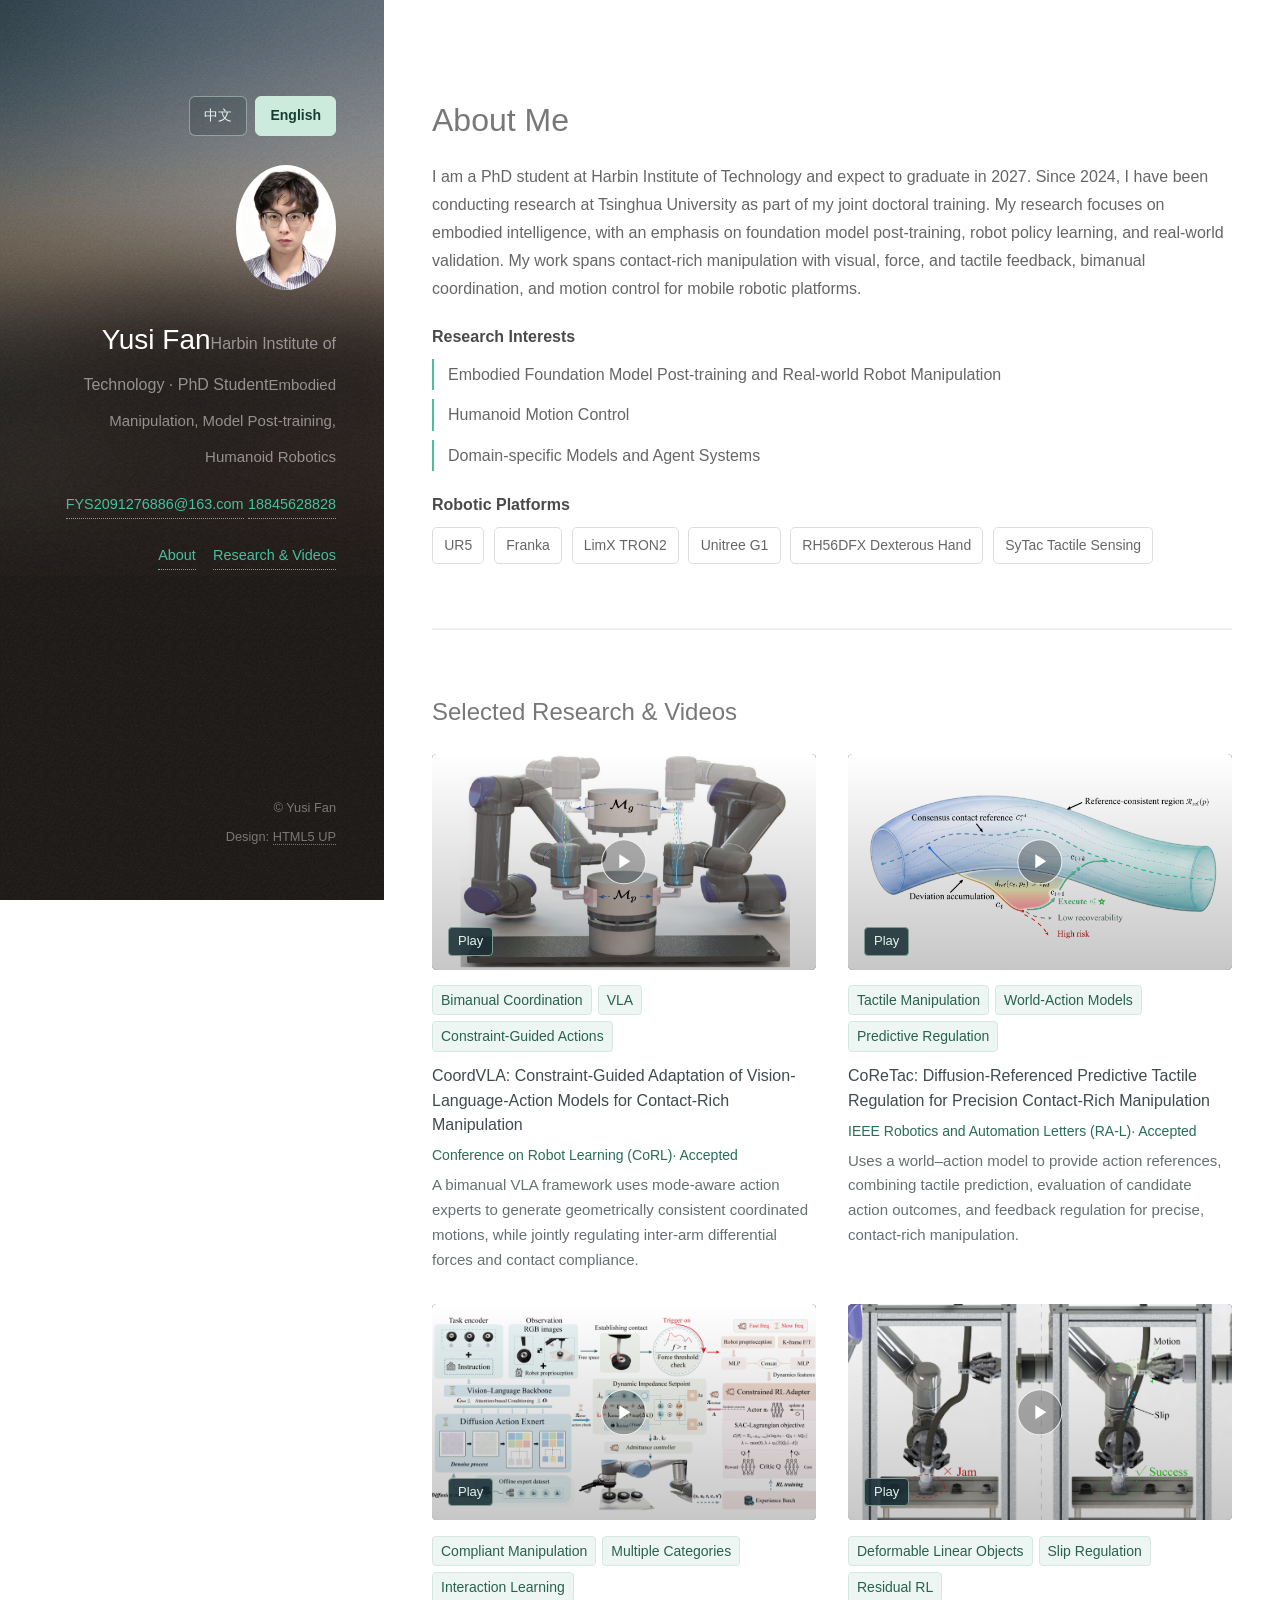
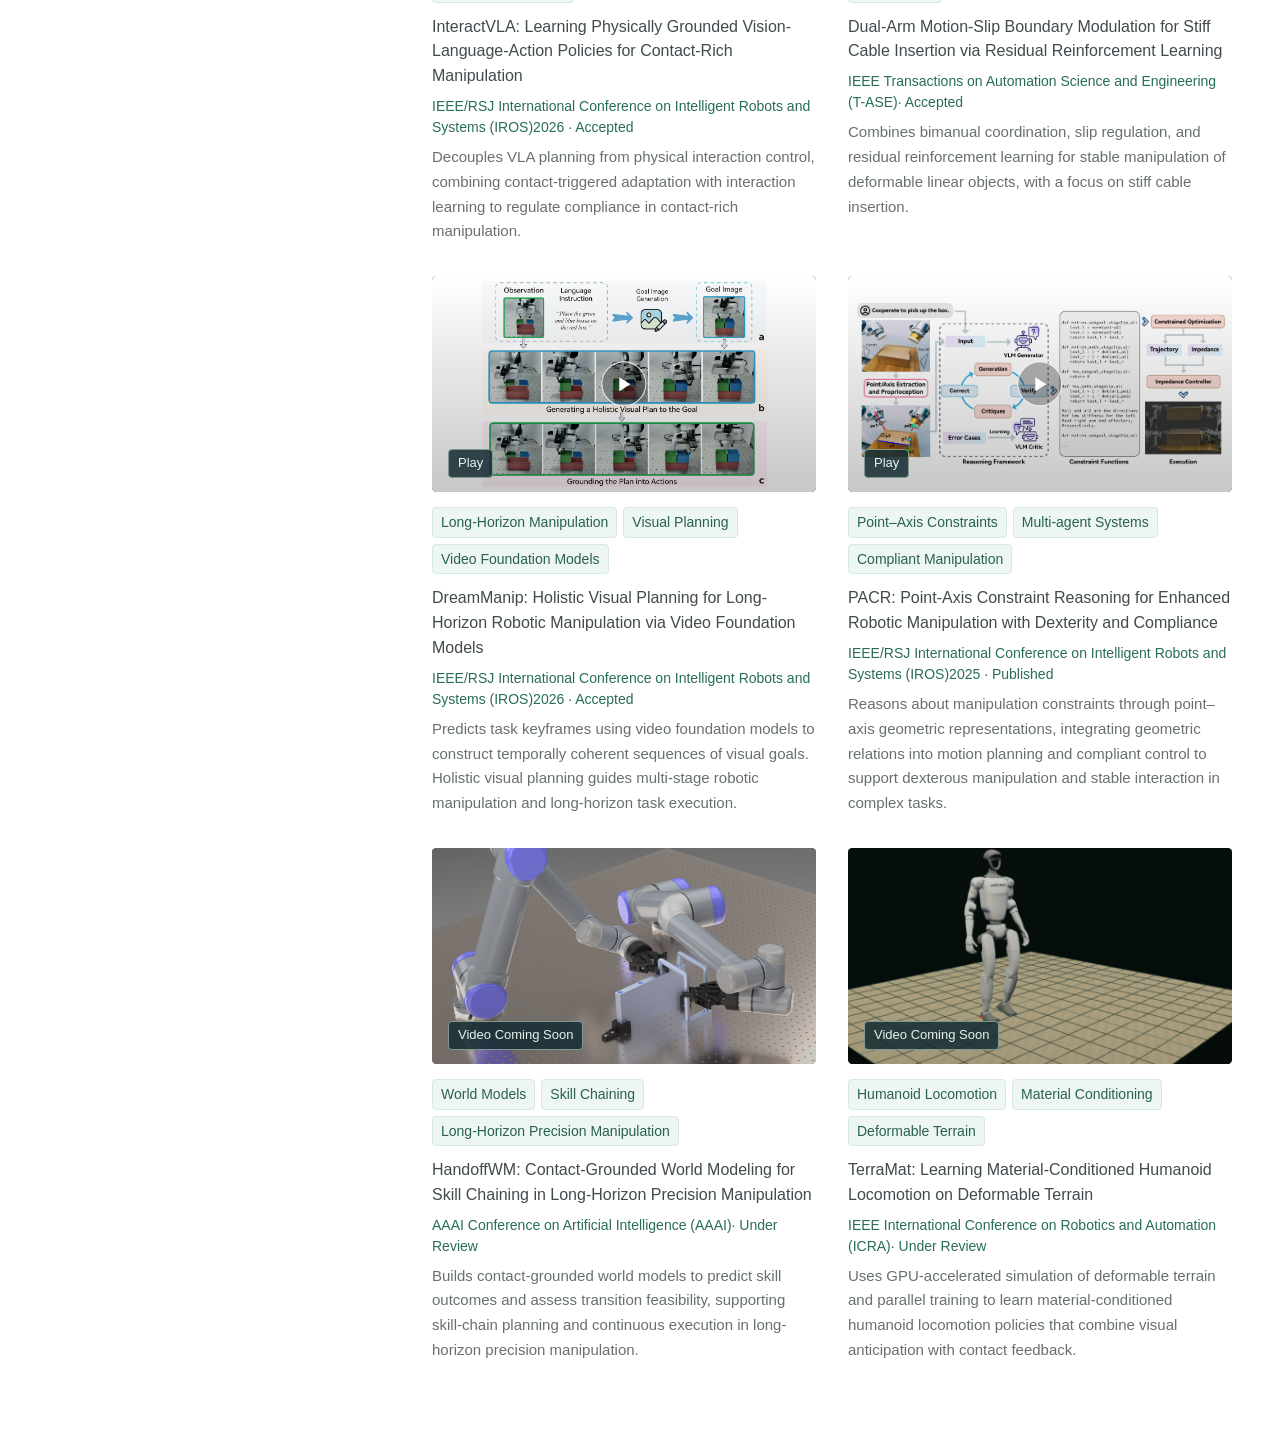
==== commit 687252ca: "Add phone number to profile in index-en.html" ====
--- a/index-en.html
+++ b/index-en.html
@@ -14,7 +14,7 @@
     <link rel="icon" type="image/svg+xml" href="images/favicon.svg" />
     <link rel="stylesheet" href="assets/css/main.css" />
     <link rel="stylesheet" href="assets/css/video-portfolio.css" />
-    <link rel="stylesheet" href="assets/css/language-switch.css?v=20260928-bilingual-1" />
+    <link rel="stylesheet" href="assets/css/language-switch.css?v=20260928-switch-fix-2" />
     <link rel="alternate" hreflang="zh-CN" href="index.html" />
     <link rel="alternate" hreflang="en" href="index-en.html" />
   </head>
@@ -23,13 +23,14 @@
     <header id="header">
       <div class="inner">
         <nav class="language-switch" aria-label="Language">
-          <a href="index.html" lang="zh-CN" hreflang="zh-CN">中文</a>
-          <a href="index-en.html" lang="en" hreflang="en" aria-current="page">English</a>
+          <a href="./index.html?v=20260928-switch-fix-2" lang="zh-CN" hreflang="zh-CN">中文</a>
+          <a href="./index-en.html?v=20260928-switch-fix-2" lang="en" hreflang="en" aria-current="page">English</a>
         </nav>
         <span class="image avatar" id="avatar-wrap" hidden><img id="profile-avatar" alt="Portrait of Yusi Fan" /></span>
         <span id="profile-monogram" class="profile-monogram" aria-hidden="true">FYS</span>
         <h1><strong id="profile-name">Yusi Fan</strong><br /><span id="profile-affiliation">Harbin Institute of Technology · PhD Student</span><br /><span id="profile-tagline">Robot Learning and Control</span></h1>
         <a id="profile-email" class="profile-email" href="mailto:FYS2091276886@163.com">FYS2091276886@163.com</a>
+        <a id="profile-phone" class="profile-email" href="tel:+8618845628828">18845628828</a>
         <nav class="profile-nav" aria-label="Page navigation"><a href="#one">About</a><a href="#two">Research &amp; Videos</a><a id="publication-nav" href="#three" hidden>Other Publications</a></nav>
       </div>
     </header>
@@ -67,7 +68,7 @@
     <script src="assets/js/breakpoints.min.js"></script>
     <script src="assets/js/util.js"></script>
     <script src="assets/js/main.js"></script>
-    <script src="assets/js/site-config.en.js?v=20260928-bilingual-1"></script>
-    <script src="assets/js/video-portfolio.js?v=20260928-bilingual-1"></script>
+    <script src="assets/js/site-config.en.js?v=20260928-switch-fix-2"></script>
+    <script src="assets/js/video-portfolio.js?v=20260928-switch-fix-2"></script>
   </body>
 </html>
